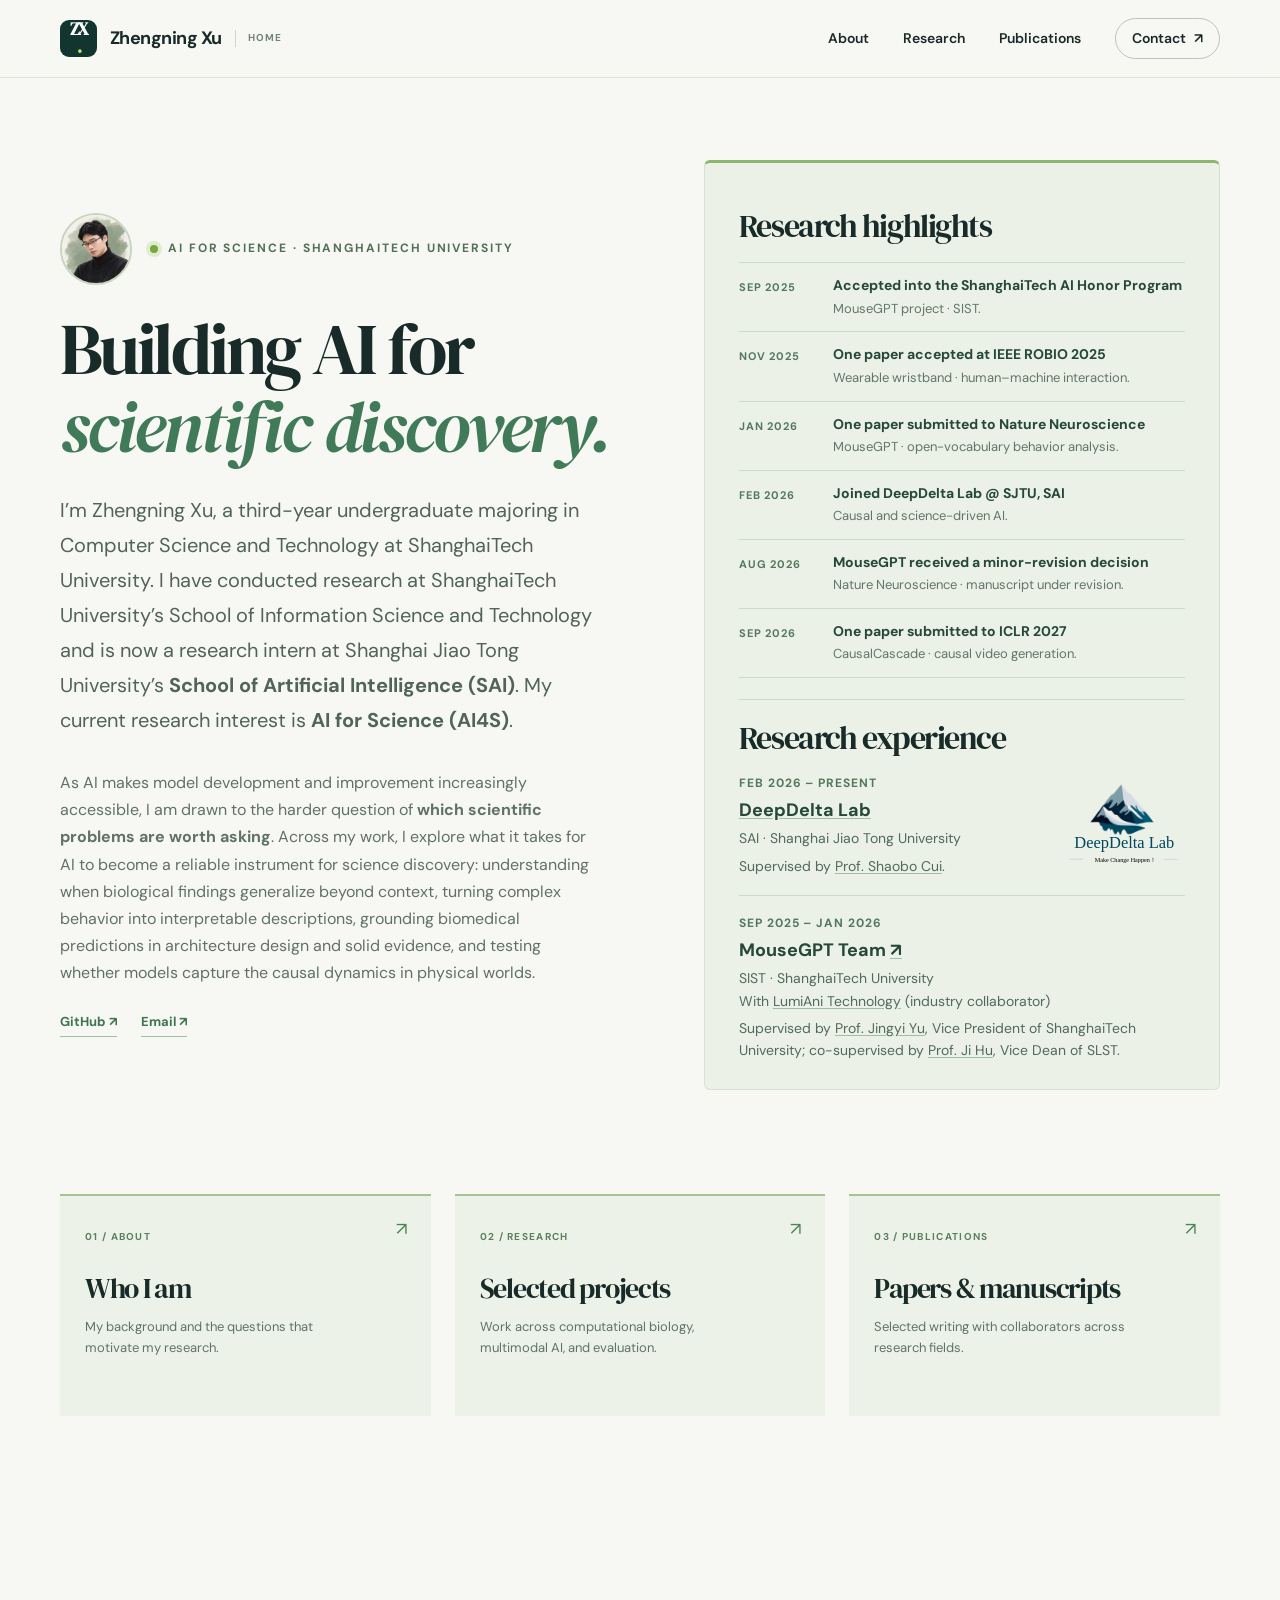
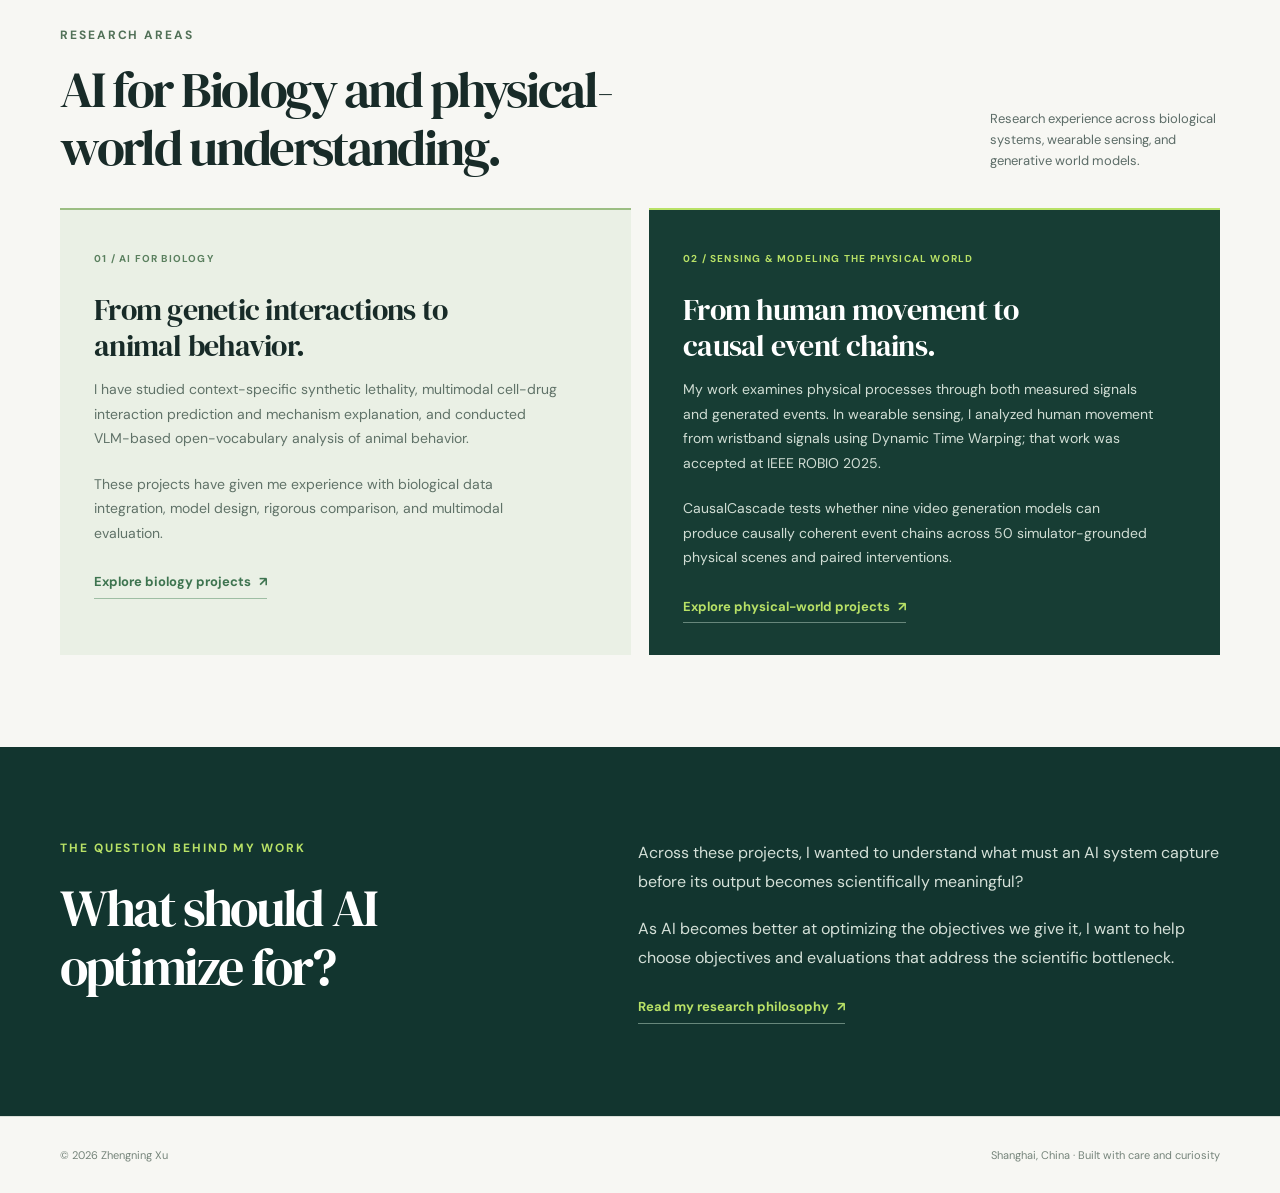
==== index.html @ f1f6aa09 "Clarify homepage link in site brand" ====
<!doctype html>
<html lang="en">
<head>
  <meta charset="utf-8">
  <meta name="viewport" content="width=device-width, initial-scale=1">
  <meta name="theme-color" content="#f7f7f3">
  <meta name="description" content="Zhengning Xu works on AI for Science, from multimodal animal behavior and cancer drug response to causal evaluation of generative video models.">
  <meta property="og:type" content="website">
  <meta property="og:title" content="Zhengning Xu · Academic Homepage">
  <meta property="og:description" content="Zhengning Xu works on AI for Science, from multimodal animal behavior and cancer drug response to causal evaluation of generative video models.">
  <meta property="og:url" content="https://owenxush.github.io/">
  <title>Zhengning Xu · Academic Homepage</title>
  <link rel="canonical" href="https://owenxush.github.io/">
  <link rel="icon" href="favicon.svg" type="image/svg+xml">
  <link rel="stylesheet" href="styles.css?v=15">
</head>
<body class="home-page">
  <a class="skip-link" href="#main">Skip to content</a>

  <header class="site-header">
    <div class="shell header-inner">
      <a class="brand" href="index.html" aria-label="Zhengning Xu, home" aria-current="page"><span class="brand-mark">ZX<span class="brand-dot">.</span></span><span class="brand-name">Zhengning Xu</span><span class="brand-home">Home</span></a>
      <nav aria-label="Main navigation">
        <a href="about.html">About</a>
        <a href="research.html">Research</a>
        <a href="publications.html">Publications</a>
        <a class="nav-contact" href="contact.html">Contact <span aria-hidden="true">↗</span></a>
      </nav>
    </div>
  </header>

  <main id="main">
    <section class="hero shell" id="top" aria-labelledby="hero-title">
      <div class="hero-copy">
        <div class="hero-intro">
          <img class="hero-avatar" src="assets/zhengning-portrait.webp" width="72" height="72" alt="Illustrated portrait of Zhengning Xu">
          <p class="eyebrow"><span class="signal" aria-hidden="true"></span> AI for Science · ShanghaiTech University</p>
        </div>
        <h1 id="hero-title">Building AI for <em>scientific discovery.</em></h1>
        <p class="hero-lede">I’m Zhengning Xu, a third-year undergraduate majoring in Computer Science and Technology at ShanghaiTech University. I have conducted research at ShanghaiTech University’s School of Information Science and Technology and is now a research intern at Shanghai Jiao Tong University’s <strong>School of Artificial Intelligence (SAI)</strong>. My current research interest is <strong>AI for Science (AI4S)</strong>.</p>
        <p class="hero-followup"> As AI makes model development and improvement increasingly accessible, I am drawn to the harder question of <strong>which scientific problems are worth asking</strong>. Across my work, I explore what it takes for AI to become a reliable instrument for science discovery: understanding when biological findings generalize beyond context, turning complex behavior into interpretable descriptions, grounding biomedical predictions in architecture design and solid evidence, and testing whether models capture the causal dynamics in physical worlds.</p>
        <div class="hero-social"><a href="https://github.com/OwenxuSH">GitHub ↗</a><a href="mailto:xuzhn2024@shanghaitech.edu.cn">Email ↗</a></div>
      </div>
      <div class="hero-evidence" aria-label="Research highlights">
        <h2>Research highlights</h2>
        <div class="hero-highlight-list">
          <article class="hero-highlight-item"><time datetime="2025-09">Sep 2025</time><div><b>Accepted into the ShanghaiTech AI Honor Program</b><p>MouseGPT project · SIST.</p></div></article>
          <article class="hero-highlight-item"><time datetime="2025-11">Nov 2025</time><div><b>One paper accepted at IEEE ROBIO 2025</b><p>Wearable wristband · human–machine interaction.</p></div></article>
          <article class="hero-highlight-item"><time datetime="2026-01">Jan 2026</time><div><b>One paper submitted to Nature Neuroscience</b><p>MouseGPT · open-vocabulary behavior analysis.</p></div></article>
          <article class="hero-highlight-item"><time datetime="2026-02">Feb 2026</time><div><b>Joined DeepDelta Lab @ SJTU, SAI</b><p>Causal and science-driven AI.</p></div></article>
          <article class="hero-highlight-item"><time datetime="2026-08">Aug 2026</time><div><b>MouseGPT received a minor-revision decision</b><p>Nature Neuroscience · manuscript under revision.</p></div></article>
          <article class="hero-highlight-item"><time datetime="2026-09">Sep 2026</time><div><b>One paper submitted to ICLR 2027</b><p>CausalCascade · causal video generation.</p></div></article>
        </div>
        <section class="hero-experience" aria-labelledby="experience-title">
          <h2 id="experience-title">Research experience</h2>
          <div class="hero-experience-item">
            <div class="hero-experience-lab">
              <div>
                <span class="hero-experience-date">Feb 2026 – Present</span>
                <strong><a href="https://deepdeltalab.github.io/">DeepDelta Lab</a></strong>
                <p>SAI · Shanghai Jiao Tong University</p>
                <p>Supervised by <a href="https://soai.sjtu.edu.cn/cn/facultydetails/zzjs/cuishaobo">Prof. Shaobo Cui</a>.</p>
              </div>
              <a class="hero-experience-logo" href="https://deepdeltalab.github.io/" aria-label="Visit DeepDelta Lab"><img src="assets/deepdelta-lab-logo.svg" width="120" height="84" alt="DeepDelta Lab logo"></a>
            </div>
          </div>
          <div class="hero-experience-item">
            <span class="hero-experience-date">Sep 2025 – Jan 2026</span>
            <strong>MouseGPT Team <a href="https://arxiv.org/abs/2503.10212" aria-label="Read the MouseGPT paper">↗</a></strong>
            <p>SIST · ShanghaiTech University<br>With <a href="https://lumiani.ai/">LumiAni Technology</a> (industry collaborator)</p>
            <p>Supervised by <a href="https://faculty.sist.shanghaitech.edu.cn/yujingyi/">Prof. Jingyi Yu</a>, Vice President of ShanghaiTech University; co-supervised by <a href="https://slst.shanghaitech.edu.cn/hj_en/main.htm">Prof. Ji Hu</a>, Vice Dean of SLST.</p>
          </div>
        </section>
      </div>
    </section>

    <section class="home-links shell" aria-label="Explore the website">
      <div class="home-link-grid">
        <a class="home-link" href="about.html"><span>01 / About</span><h2>Who I am</h2><p>My background and the questions that motivate my research.</p><b aria-hidden="true">↗</b></a>
        <a class="home-link" href="research.html"><span>02 / Research</span><h2>Selected projects</h2><p>Work across computational biology, multimodal AI, and evaluation.</p><b aria-hidden="true">↗</b></a>
        <a class="home-link" href="publications.html"><span>03 / Publications</span><h2>Papers &amp; manuscripts</h2><p>Selected writing with collaborators across research fields.</p><b aria-hidden="true">↗</b></a>
      </div>
    </section>

    <section class="home-directions shell" aria-labelledby="directions-title">
      <div class="section-heading">
        <div><p class="section-kicker">Research areas</p><h2 id="directions-title">AI for Biology and physical-world understanding.</h2></div>
        <p>Research experience across biological systems, wearable sensing, and generative world models.</p>
      </div>
      <div class="direction-grid">
        <article class="direction-card">
          <span class="direction-number">01 / AI for Biology</span>
          <h3>From genetic interactions to animal behavior.</h3>
          <p>I have studied context-specific synthetic lethality, multimodal cell-drug interaction prediction and mechanism explanation, and conducted VLM-based open-vocabulary analysis of animal behavior.</p>
          <p>These projects have given me experience with biological data integration, model design, rigorous comparison, and multimodal evaluation.</p>
          <a class="text-link" href="research.html#biology">Explore biology projects <span aria-hidden="true">↗</span></a>
        </article>
        <article class="direction-card direction-card-dark">
          <span class="direction-number">02 / Sensing &amp; Modeling the Physical World</span>
          <h3>From human movement to causal event chains.</h3>
          <p>My work examines physical processes through both measured signals and generated events. In wearable sensing, I analyzed human movement from wristband signals using Dynamic Time Warping; that work was accepted at IEEE ROBIO 2025.</p>
          <p>CausalCascade tests whether nine video generation models can produce causally coherent event chains across 50 simulator-grounded physical scenes and paired interventions.</p>
          <a class="text-link" href="research.html#world-models">Explore physical-world projects <span aria-hidden="true">↗</span></a>
        </article>
      </div>
    </section>

    <section class="home-question">
      <div class="shell home-question-layout">
        <div>
          <p class="section-kicker">The question behind my work</p>
          <h2>What should AI optimize for?</h2>
        </div>
        <div class="home-question-copy">
          <p>Across these projects, I wanted to understand what must an AI system capture before its output becomes scientifically meaningful? </p>
          <p>As AI becomes better at optimizing the objectives we give it, I want to help choose objectives and evaluations that address the scientific bottleneck.</p>
          <a class="text-link" href="about.html">Read my research philosophy <span aria-hidden="true">↗</span></a>
        </div>
      </div>
    </section>
  </main>

  <footer class="site-footer"><div class="shell footer-inner"><span>© 2026 Zhengning Xu</span><span>Shanghai, China <span aria-hidden="true">·</span> Built with care and curiosity</span></div></footer>
</body>
</html>
---- styles.css ----
@import url('https://fonts.googleapis.com/css2?family=DM+Sans:wght@400;500;600;700&family=DM+Serif+Display:ital@0;1&display=swap');

:root{--paper:#f7f7f3;--white:#fff;--ink:#182b28;--muted:#5c6c67;--line:#d9dfd8;--dark:#12352f;--accent:#b8e166;--soft:#eaf0e5;--serif:'DM Serif Display',Georgia,serif;--sans:'DM Sans',-apple-system,BlinkMacSystemFont,'Segoe UI',sans-serif}
*{box-sizing:border-box}
html{scroll-behavior:smooth;scroll-padding-top:86px}
body{margin:0;background:var(--paper);color:var(--ink);font-family:var(--sans);font-size:17px;line-height:1.65;-webkit-font-smoothing:antialiased}
a{color:inherit;text-decoration:none}
button,a{-webkit-tap-highlight-color:transparent}
a:focus-visible{outline:3px solid #6b9e28;outline-offset:4px;border-radius:3px}
::selection{background:var(--accent);color:var(--dark)}
.shell{width:min(calc(100% - 80px),1160px);margin-inline:auto}
.skip-link{position:absolute;left:14px;top:-60px;z-index:20;padding:8px 14px;background:var(--dark);color:var(--white)}
.skip-link:focus{top:10px}
.site-header{height:78px;position:sticky;top:0;z-index:10;background:rgba(247,247,243,.93);border-bottom:1px solid rgba(217,223,216,.8);backdrop-filter:blur(16px)}
.header-inner{height:100%;display:flex;align-items:center;justify-content:space-between;gap:30px}
.brand{display:inline-flex;align-items:center;gap:13px;white-space:nowrap;font-weight:700;letter-spacing:-.03em;transition:color .2s}
.brand-mark{width:37px;height:37px;display:grid;place-items:center;background:var(--dark);border-radius:9px;color:var(--white);font-family:var(--serif);font-size:17px;line-height:1;letter-spacing:-.09em}
.brand-dot{color:var(--accent)}
.brand-name{font-size:18px}
.brand-home{padding-left:12px;border-left:1px solid #cbd8ce;color:#718479;font-size:10px;font-weight:700;letter-spacing:.12em;text-transform:uppercase}
.brand:hover .brand-name,.brand:hover .brand-home{color:#286547}
nav{display:flex;align-items:center;gap:34px;font-size:14px;font-weight:600}
nav a{transition:color .2s}
nav a:hover{color:#558326}
nav a[aria-current="page"]{color:#286547}
nav a[aria-current="page"]:not(.nav-contact){text-decoration:underline;text-decoration-color:#8ab75d;text-decoration-thickness:2px;text-underline-offset:8px}
.nav-contact{padding:8px 16px;border:1px solid #b7c5bb;border-radius:999px}
.nav-contact:hover{border-color:#558326}
.nav-contact[aria-current="page"]{background:#e8f0e2;border-color:#9fbea0}
.nav-contact span{padding-left:5px}
.hero{min-height:650px;display:grid;grid-template-columns:minmax(0,1.07fr) minmax(360px,.93fr);align-items:center;gap:50px;padding-block:82px 92px}
.hero-copy,.hero-intro,.hero-intro .eyebrow{min-width:0}
.eyebrow,.section-kicker{margin:0;color:#527158;text-transform:uppercase;letter-spacing:.16em;font-size:12px;font-weight:700}
.eyebrow{display:flex;align-items:center;gap:10px;overflow-wrap:anywhere}
.signal{height:8px;width:8px;border-radius:50%;background:#75a93b;box-shadow:0 0 0 4px #e0ecd2}
.hero-intro{display:flex;align-items:center;gap:18px}
.hero-avatar{width:72px;height:72px;flex:none;object-fit:cover;border:2px solid #c7d6c1;border-radius:50%;background:#eaf0e5}
h1,h2,h3,p{margin-top:0}
h1,h2{font-family:var(--serif);font-weight:400;letter-spacing:-.045em}
h1{font-size:clamp(54px,5.6vw,84px);line-height:1.09;max-width:680px;margin:25px 0 27px}
h1 em{color:#407a58;font-weight:400}
.hero-lede{max-width:535px;color:#51635c;font-size:20px;line-height:1.75;margin-bottom:31px}
.hero-followup{max-width:535px;color:#607268;font-size:16px;line-height:1.7}
.hero-social{display:flex;gap:24px;margin-top:24px;color:#3e7450;font-size:13px;font-weight:700}
.hero-social a{border-bottom:1px solid #9fbea4;padding-bottom:4px}
.hero-social a:hover{color:#6a9d36}
.hero-evidence{padding:32px 34px 27px;border:1px solid #d7e2d4;border-top:3px solid #8db76c;border-radius:6px;background:#ebf1e7}
.hero-evidence-kicker{margin:0;color:#54785d;text-transform:uppercase;letter-spacing:.15em;font-size:11px;font-weight:700}
.hero-evidence h2{max-width:380px;margin:12px 0 17px;font-size:32px;line-height:1.2}
.hero-evidence-item{display:grid;grid-template-columns:154px 1fr;align-items:center;gap:12px;padding:15px 0;border-top:1px solid #cad9c8}
.hero-evidence-item strong{color:#1b4c3a;font-family:var(--serif);font-size:40px;font-weight:400;letter-spacing:-.035em;line-height:1}
.hero-evidence-item strong span{color:#4c8655}
.hero-evidence-item b{display:block;color:#254838;font-size:14px;line-height:1.4}
.hero-evidence-item p{color:#637568;font-size:13px;line-height:1.55;margin:3px 0 0}
.hero-highlight-list{border-top:1px solid #cad9c8}
.hero-highlight-item{display:grid;grid-template-columns:82px 1fr;gap:12px;padding:13px 0;border-bottom:1px solid #cad9c8}
.hero-highlight-item time{padding-top:2px;color:#54785d;font-size:11px;font-weight:700;letter-spacing:.08em;text-transform:uppercase}
.hero-highlight-item b{display:block;color:#254838;font-size:14px;line-height:1.4}
.hero-highlight-item p{margin:3px 0 0;color:#637568;font-size:13px;line-height:1.5;white-space:nowrap;overflow:hidden;text-overflow:ellipsis}
.hero-highlight-item a{text-decoration:underline;text-decoration-color:#9fbea4;text-underline-offset:2px}
.hero-highlight-item a:hover{color:#3e7450}
.hero-experience{margin-top:21px;padding-top:19px;border-top:1px solid #cad9c8}
.hero-experience h2{max-width:none;margin:0 0 17px;font-size:32px;line-height:1.2}
.hero-experience-item+.hero-experience-item{margin-top:18px;padding-top:18px;border-top:1px solid #cad9c8}
.hero-experience-date{display:block;margin-bottom:4px;color:#54785d;font-size:12px;font-weight:700;letter-spacing:.08em;text-transform:uppercase}
.hero-experience-item strong{display:block;color:#254838;font-size:18px;line-height:1.35}
.hero-experience-item p{margin:5px 0 0;color:#52695b;font-size:14px;line-height:1.6}
.hero-experience-item a{text-decoration:underline;text-decoration-color:#9fbea4;text-underline-offset:2px}
.hero-experience-item a:hover{color:#3e7450}
.hero-experience-lab{display:flex;align-items:center;justify-content:space-between;gap:14px}
.hero-experience-lab>div{min-width:0}
.hero-experience-logo{display:block;width:120px;flex:none}
.hero-experience-logo img{display:block;width:100%;height:auto}
.home-links{padding-block:12px 110px}
.home-link-grid{display:grid;grid-template-columns:repeat(3,minmax(0,1fr));gap:24px}
.home-link{position:relative;min-height:222px;padding:24px 25px 28px;border-top:2px solid #a4c591;background:#edf2e9;transition:background .2s,transform .2s}
.home-link:hover{background:#e3eedc;transform:translateY(-3px)}
.home-link>span{color:#5a805f;font-size:10px;font-weight:700;letter-spacing:.13em;text-transform:uppercase}
.home-links .home-link h2{font-size:28px;line-height:1.2;margin:24px 0 10px}
.home-link p{max-width:270px;margin:0;color:#607268;font-size:13px;line-height:1.65}
.home-link b{position:absolute;right:24px;top:19px;color:#4b8356;font-size:18px;font-weight:400}
.home-question{padding:92px 0;background:var(--dark);color:var(--white)}
.home-question-layout{display:grid;grid-template-columns:minmax(0,.9fr) minmax(0,1.1fr);gap:clamp(50px,8vw,125px);align-items:start}
.home-question .section-kicker{color:var(--accent)}
.home-question h2{max-width:570px;margin:20px 0 0;color:var(--white);font-size:clamp(36px,4.1vw,54px);line-height:1.13}
.home-question-copy{max-width:590px;color:#d4e0d8;font-size:16px;line-height:1.8}
.home-question-copy p{margin:0 0 18px}
.text-link{display:inline-flex;align-items:center;gap:8px;color:#3e7450;font-size:13px;font-weight:700;border-bottom:1px solid #9fbea4;padding-bottom:5px;transition:color .2s}
.text-link:hover{color:#87aa42}
.home-question .text-link{margin-top:4px;color:var(--accent);border-color:#67877b}
.home-directions{padding-block:100px 92px}
.home-directions .section-heading{margin-bottom:32px}
.home-directions .section-heading h2{max-width:650px}
.direction-grid{display:grid;grid-template-columns:repeat(2,minmax(0,1fr));gap:18px}
.direction-card{min-height:380px;padding:32px 34px;background:#eaf0e5;border-top:2px solid #9cbe83}
.direction-card-dark{background:#173d34;border-color:var(--accent);color:var(--white)}
.direction-number{color:#5b805f;text-transform:uppercase;letter-spacing:.12em;font-size:10px;font-weight:700}
.direction-card-dark .direction-number{color:var(--accent)}
.direction-card h3{max-width:420px;margin:22px 0 13px;font-family:var(--serif);font-size:30px;font-weight:400;line-height:1.2;letter-spacing:-.025em}
.direction-card p{max-width:470px;color:#607268;font-size:14px;line-height:1.75;margin-bottom:21px}
.direction-card-dark p{color:#d0ddd4}
.direction-card-dark .text-link{color:var(--accent);border-color:#67877b}
.home-work-note{margin:22px 0 0;color:#78877c;font-size:12px}
.home-selected{padding:100px 0 105px;background:#e9efe7}
.home-selected .section-heading h2{max-width:730px}
.home-selected-list{border-top:1px solid #becdbf}
.home-selected-item{display:grid;grid-template-columns:18% minmax(0,1fr) 36px;gap:28px;padding:30px 0 34px;border-bottom:1px solid #becdbf}
.home-selected-index{color:#55775d;text-transform:uppercase;letter-spacing:.12em;font-size:10px;font-weight:700;padding-top:9px}
.home-selected-item h3{font-family:var(--serif);font-size:clamp(25px,2.6vw,34px);font-weight:400;letter-spacing:-.025em;line-height:1.2;margin:0 0 12px}
.home-selected-item p{max-width:730px;color:#53665a;font-size:15px;line-height:1.75;margin:0 0 9px}
.home-selected-item .home-selected-detail{color:#2d603f;font-size:13px;font-weight:600;line-height:1.6}
.home-selected-item>a{align-self:start;color:#477d51;font-size:23px;text-align:right}
.home-selected-item>a:hover{color:#87aa42}
h2{font-size:clamp(37px,4vw,54px);line-height:1.13}
.writing-layout{display:grid;grid-template-columns:34% 1fr;gap:7%}
.section-intro h2{margin:18px 0 0;max-width:330px}
.meta-label{display:block;color:#527158;font-size:10px;font-weight:700;letter-spacing:.13em;text-transform:uppercase;margin-bottom:7px}
.research-section{padding-block:110px 115px}
.section-heading{display:flex;justify-content:space-between;align-items:end;gap:30px;margin-bottom:40px}
.section-heading h2{margin:15px 0 0}
.section-heading>p{max-width:230px;color:var(--muted);font-size:13px;line-height:1.6;margin-bottom:5px}
.research-section>.section-heading>p{max-width:330px}
.project-list{border-top:1px solid #cdd8cc}
.project{display:grid;grid-template-columns:19% 1fr;gap:25px;border-bottom:1px solid #cdd8cc;padding:33px 0 39px}
.project-side{min-width:0}
.project-index{display:flex;align-items:start;justify-content:space-between;padding-right:34px;color:#7a9181;font-family:var(--serif);font-size:23px}
.project-icon{color:#78a34d;font-family:var(--sans);font-size:29px;font-weight:400;line-height:1}
.project-main{min-width:0;max-width:860px}
.project-topline{display:flex;justify-content:space-between;gap:20px;color:#5b8065;font-size:10px;font-weight:700;letter-spacing:.12em;text-transform:uppercase}
.project-topline span:last-child{color:#85938a;text-align:right}
.project h3{font-family:var(--serif);font-size:clamp(25px,2.6vw,35px);font-weight:400;letter-spacing:-.025em;line-height:1.22;margin:13px 0 14px}
.project h3 span{color:#60856b}
.project-summary{max-width:770px;margin-bottom:12px;color:#3e544a;font-size:16px;line-height:1.75}
.project-contribution{max-width:790px;margin-bottom:19px;color:#68776d;font-size:14px;line-height:1.75}
.project-contribution strong{color:#264a38}
.project-question{margin:2px 0 19px;color:#3c7150;font-size:12px;font-weight:700;letter-spacing:.025em}
.project-detail{max-width:790px;margin:0 0 14px;color:#53665a;font-size:15px;line-height:1.8}
.project-figure{width:100%;margin:25px 0 0}
.project-figure>a{display:block;height:150px;padding:9px;border:1px solid #d4dfd1;border-radius:8px;background:#fff;transition:border-color .2s,box-shadow .2s}
.project-figure>a:hover{border-color:#8eb893;box-shadow:0 10px 25px rgba(23,55,43,.08)}
.project-figure img{display:block;width:100%;height:100%;object-fit:contain}
.project-figure figcaption{margin-top:8px;color:#718276;font-size:10px;letter-spacing:.08em;line-height:1.5;text-transform:uppercase}
.project-figure-note{display:block;margin-bottom:5px;color:#52695d;font-size:12px;font-weight:500;letter-spacing:0;line-height:1.45;text-transform:none}
.project-figure figcaption a{color:#487558;text-decoration:underline;text-decoration-color:#a8c0a9;text-underline-offset:3px}
.tags{display:flex;flex-wrap:wrap;gap:7px}
.tags span{padding:4px 10px;border:1px solid #cbdaca;border-radius:100px;color:#4d7157;font-size:11px;font-weight:600;line-height:1.4}
.writing-section{padding:98px 0 104px;background:#e9efe7}
.writing-section .section-intro>p:last-child{max-width:290px;color:#637467;font-size:14px;line-height:1.7;margin-top:18px}
.paper-list{border-top:1px solid #becdbf}
.paper{padding:26px 0 29px;border-bottom:1px solid #becdbf}
.paper-type{color:#558262;font-size:10px;font-weight:700;letter-spacing:.12em;text-transform:uppercase}
.paper h3{max-width:680px;margin:9px 0 12px;font-family:var(--serif);font-size:25px;font-weight:400;line-height:1.3;letter-spacing:-.02em}
.paper p{margin-bottom:5px;color:#4e6155;font-size:13px;line-height:1.65}
.paper-note{color:#789180;font-size:12px}
.contact-section{padding-block:100px 113px}
.contact-layout{display:flex;align-items:end;justify-content:space-between;gap:40px}
.contact-layout h2{margin:17px 0 9px}
.contact-layout p{max-width:420px;margin:0;color:var(--muted);font-size:15px}
.contact-link{border-bottom:1px solid #235b40;padding-bottom:8px;color:#235b40;font-family:var(--serif);font-size:clamp(17px,2vw,25px);white-space:nowrap;transition:color .2s}
.contact-link:hover{color:#659632}
.contact-link span{font-family:var(--sans);font-size:18px}
.site-footer{border-top:1px solid var(--line)}
.footer-inner{min-height:76px;display:flex;align-items:center;justify-content:space-between;gap:20px;color:#75847a;font-size:11px}
.inner-page main{min-height:calc(100vh - 154px)}
.page-intro{min-width:0;padding-block:94px 65px;border-bottom:1px solid var(--line)}
.page-intro h1{width:100%;max-width:900px;font-size:clamp(52px,5.2vw,76px);margin:17px 0 20px;overflow-wrap:anywhere}
.page-intro>p:last-child{max-width:700px;color:#5f7165;font-size:19px;line-height:1.75;margin:0}
.about-intro{display:grid;grid-template-columns:minmax(0,1fr) 260px;align-items:center;gap:70px}
.about-intro-copy>p:last-child{max-width:700px;color:#5f7165;font-size:19px;line-height:1.75;margin:0}
.about-portrait{display:block;width:260px;height:260px;object-fit:cover;border:1px solid #d0dccd;border-radius:8px;background:#eaf0e5}
.about-detail{display:grid;grid-template-columns:minmax(0,1fr) 320px;gap:clamp(48px,7vw,110px);padding-block:65px 110px}
.about-story h2{font-size:clamp(36px,3.5vw,48px);line-height:1.18;margin:0 0 24px}
.about-story p{max-width:700px;color:#53655b;font-size:18px;line-height:1.8;margin:0 0 20px}
.about-story strong{color:var(--dark);font-weight:700}
.about-facts{align-self:start;background:#e9f0e5;border-left:3px solid #97b886;padding:27px 29px;color:#355346}
.about-facts>div+div{border-top:1px solid #cbd9ca;margin-top:22px;padding-top:22px}
.about-facts p{margin:0;font-size:14px;line-height:1.7}
.about-philosophy{padding:94px 0 100px;background:#e9efe7}
.about-philosophy .section-intro h2{max-width:390px}
.philosophy-copy{max-width:760px}
.philosophy-copy p{color:#506258;font-size:16px;line-height:1.85;margin:0 0 17px}
.philosophy-copy strong{color:var(--dark)}
.philosophy-copy .philosophy-emphasis{color:#2a5b3e;font-family:var(--serif);font-size:25px;line-height:1.45;margin:26px 0}
.about-path{padding-block:100px 105px}
.path-list{border-top:1px solid var(--line)}
.path-item{display:grid;grid-template-columns:23% minmax(0,1fr);gap:34px;padding:29px 0;border-bottom:1px solid var(--line)}
.path-item>span{color:#567b60;text-transform:uppercase;letter-spacing:.12em;font-size:10px;font-weight:700;padding-top:8px}
.path-item h3{font-family:var(--serif);font-size:29px;font-weight:400;line-height:1.25;letter-spacing:-.025em;margin:0 0 10px}
.path-item p{max-width:770px;color:#56695d;font-size:15px;line-height:1.8;margin:0}
.about-current{padding:95px 0 102px;background:#e9efe7}
.about-current h2{max-width:800px;margin:18px 0 35px}
.about-current-grid{display:grid;grid-template-columns:repeat(2,minmax(0,1fr));gap:60px}
.about-current-grid article{border-top:2px solid #9dbc91;padding-top:27px}
.about-current-grid h3{max-width:470px;font-family:var(--serif);font-size:31px;font-weight:400;line-height:1.2;letter-spacing:-.02em;margin:15px 0 18px}
.about-current-grid p{color:#56695d;font-size:15px;line-height:1.8;margin:0 0 15px}
.about-current-grid strong{color:var(--dark)}
.about-outlook{padding-block:94px 105px}
.about-outlook>h2{max-width:800px;margin:18px 0 30px}
.about-outlook .outlook-lede{max-width:820px;color:#506457;font-size:18px;line-height:1.8;margin:0 0 25px}
.outlook-grid{display:grid;grid-template-columns:repeat(2,minmax(0,1fr));gap:42px;max-width:930px}
.outlook-grid p{color:#56675d;font-size:16px;line-height:1.8}
.outlook-close{max-width:800px;margin:20px 0 0;padding-top:22px;border-top:1px solid var(--line);color:#28533c;font-family:var(--serif);font-size:clamp(20px,2.3vw,28px);line-height:1.45}
.research-intro .research-intro-question{padding-top:15px;color:#365f45;font-family:var(--serif);font-size:22px;line-height:1.55}
.research-intro>p:not(.section-kicker):not(.research-intro-question){max-width:none;color:#5f7165;font-size:19px;line-height:1.75}
.research-intro>p.research-intro-question{max-width:none}
.research-intro-question strong{font-weight:400}
.research-area-label{display:grid;grid-template-columns:48px minmax(180px,.7fr) 1fr;align-items:baseline;gap:14px;padding:25px 0 14px;border-bottom:1px solid #bfcfbe}
.research-area-label>span{color:#729177;font-family:var(--serif);font-size:17px}
.research-area-label h3{margin:0;font-family:var(--serif);font-size:24px;font-weight:400;letter-spacing:-.02em}
.research-area-label p{margin:0;color:#6d7d70;font-size:12px;text-align:right}
.research-area-label.physical-world-label{margin-top:56px}
.research-common{padding:84px 0 93px;background:#e9efe7}
.research-common-layout{display:grid;grid-template-columns:25% 1fr;gap:45px}
.research-common-layout h2{max-width:720px;font-size:clamp(35px,4vw,51px);margin:0 0 18px}
.research-common-layout>p{margin-top:8px}
.research-common-layout>div>p{max-width:700px;color:#596a5d;font-size:16px;line-height:1.8;margin:0}
.research-common-layout>div>p+p{margin-top:16px}
.inner-page .research-section{padding-top:62px}
.inner-page .writing-section{margin-top:54px}
.inner-page .contact-section{padding-block:85px 110px}
@media(max-width:900px){.shell{width:min(calc(100% - 48px),1160px)}.hero{grid-template-columns:minmax(0,1fr);gap:35px;padding-block:65px}.hero-copy,.hero-evidence{min-width:0}.hero-evidence{max-width:640px}.writing-layout{grid-template-columns:1fr;gap:30px}.section-intro h2{max-width:none}.research-section{padding-block:80px}.project{grid-template-columns:80px 1fr}.project-index{padding-right:10px}.contact-layout{align-items:start;flex-direction:column;gap:25px}.home-question-layout{grid-template-columns:1fr;gap:28px}.home-question h2{max-width:680px}.research-common-layout{grid-template-columns:1fr;gap:22px}.research-common-layout>p{margin:0}.about-current-grid{gap:30px}}
@media(max-width:600px){html{scroll-padding-top:110px}.shell{width:min(calc(100% - 36px),1160px)}.site-header{height:auto;min-height:68px}.header-inner{min-height:68px;flex-wrap:wrap;gap:0;padding:13px 0}.brand-name{font-size:14px}nav{width:100%;justify-content:space-between;gap:8px;padding-top:13px;font-size:11px}nav a{white-space:nowrap}.nav-contact{padding:4px 9px}.hero{padding-block:62px 70px;gap:38px;min-height:0}.hero-lede{font-size:16px}.hero-evidence{padding:25px 23px}.hero-evidence-item{grid-template-columns:125px 1fr;gap:10px}.hero-evidence-item strong{font-size:32px}.writing-section{padding:70px 0}.research-section{padding-block:75px}.section-heading{display:block}.section-heading>p{margin:13px 0 0}.project{grid-template-columns:1fr;gap:10px;padding:28px 0}.project-index{justify-content:space-between;padding-right:0}.project-icon{font-size:23px}.project-topline{flex-wrap:wrap;gap:3px}.project-topline span:last-child{text-align:left}.project h3{font-size:27px}.project-summary{font-size:15px}.paper h3{font-size:23px}.contact-section{padding-block:75px}.contact-link{white-space:normal;overflow-wrap:anywhere}.footer-inner{align-items:start;flex-direction:column;gap:3px;padding:19px 0}}
@media(max-width:900px){.home-link-grid{gap:12px}.home-link{padding:20px;min-height:240px}.page-intro{padding-block:75px 48px}.about-intro{grid-template-columns:minmax(0,1fr) 200px;gap:30px}.about-portrait{width:200px;height:200px}.inner-page .research-section{padding-top:50px}.about-detail{grid-template-columns:1fr;gap:30px}}
@media(max-width:600px){.home-links{padding-block:0 70px}.home-link-grid{grid-template-columns:1fr}.home-link{min-height:165px}.home-links .home-link h2{margin-top:17px}.home-question{padding:68px 0}.home-question h2{font-size:38px}.home-question-copy{font-size:15px}.home-directions{padding-block:70px}.direction-grid{grid-template-columns:1fr}.direction-card{min-height:0;padding:26px 24px}.direction-card h3{font-size:27px}.home-selected{padding:68px 0 72px}.home-selected-item{grid-template-columns:1fr 28px;gap:7px}.home-selected-index{grid-column:1 / -1;padding:0}.home-selected-item h3{font-size:27px}.page-intro{padding-block:60px 48px}.page-intro h1{font-size:46px}.page-intro>p:last-child{font-size:16px}.about-detail{padding-block:48px 70px}.about-story p{font-size:16px}.about-facts{padding:22px}.about-philosophy{padding:67px 0}.philosophy-copy p{font-size:15px}.philosophy-copy .philosophy-emphasis{font-size:22px}.about-path{padding-block:70px}.path-item{grid-template-columns:1fr;gap:8px}.about-current{padding:70px 0}.about-current-grid{grid-template-columns:1fr;gap:32px}.about-current-grid h3{font-size:27px}.about-outlook{padding-block:68px 75px}.outlook-grid{grid-template-columns:1fr;gap:3px}.research-intro .research-intro-question{font-size:19px}.research-area-label{grid-template-columns:34px 1fr;gap:8px;padding-top:22px}.research-area-label p{grid-column:2;text-align:left}.research-area-label.physical-world-label{margin-top:36px}.research-common{padding:65px 0}.research-common-layout h2{font-size:36px}.inner-page .writing-section{margin-top:36px}.inner-page .contact-section{padding-block:65px 90px}}
@media(max-width:600px){body{font-size:16px}.eyebrow,.section-kicker{font-size:11px}h1{font-size:50px}}
@media(max-width:600px){.hero-copy{width:100%}.hero-intro{width:100%;gap:12px}.hero-intro .eyebrow{flex:1 1 0;flex-wrap:wrap;line-height:1.4}.hero-copy h1,.hero-lede,.hero-followup{max-width:100%;overflow-wrap:anywhere}.hero-avatar{width:58px;height:58px}.about-intro{grid-template-columns:1fr;gap:25px}.about-intro-copy>p:last-child{font-size:16px}.about-portrait{width:180px;height:180px}}
@media(min-width:601px) and (max-width:900px){.research-section .project{grid-template-columns:160px minmax(0,1fr)}.project-figure>a{height:120px}}
@media(max-width:600px){.project-side{display:flex;align-items:flex-start;gap:16px}.project-side .project-index{width:80px;flex:none}.project-figure{width:150px;margin:0}.project-figure>a{height:105px;padding:6px}}
@media(min-width:901px){.research-intro h1{max-width:none;white-space:nowrap}}
@media(prefers-reduced-motion:reduce){html{scroll-behavior:auto}*,*::before,*::after{transition:none!important;animation:none!important}}
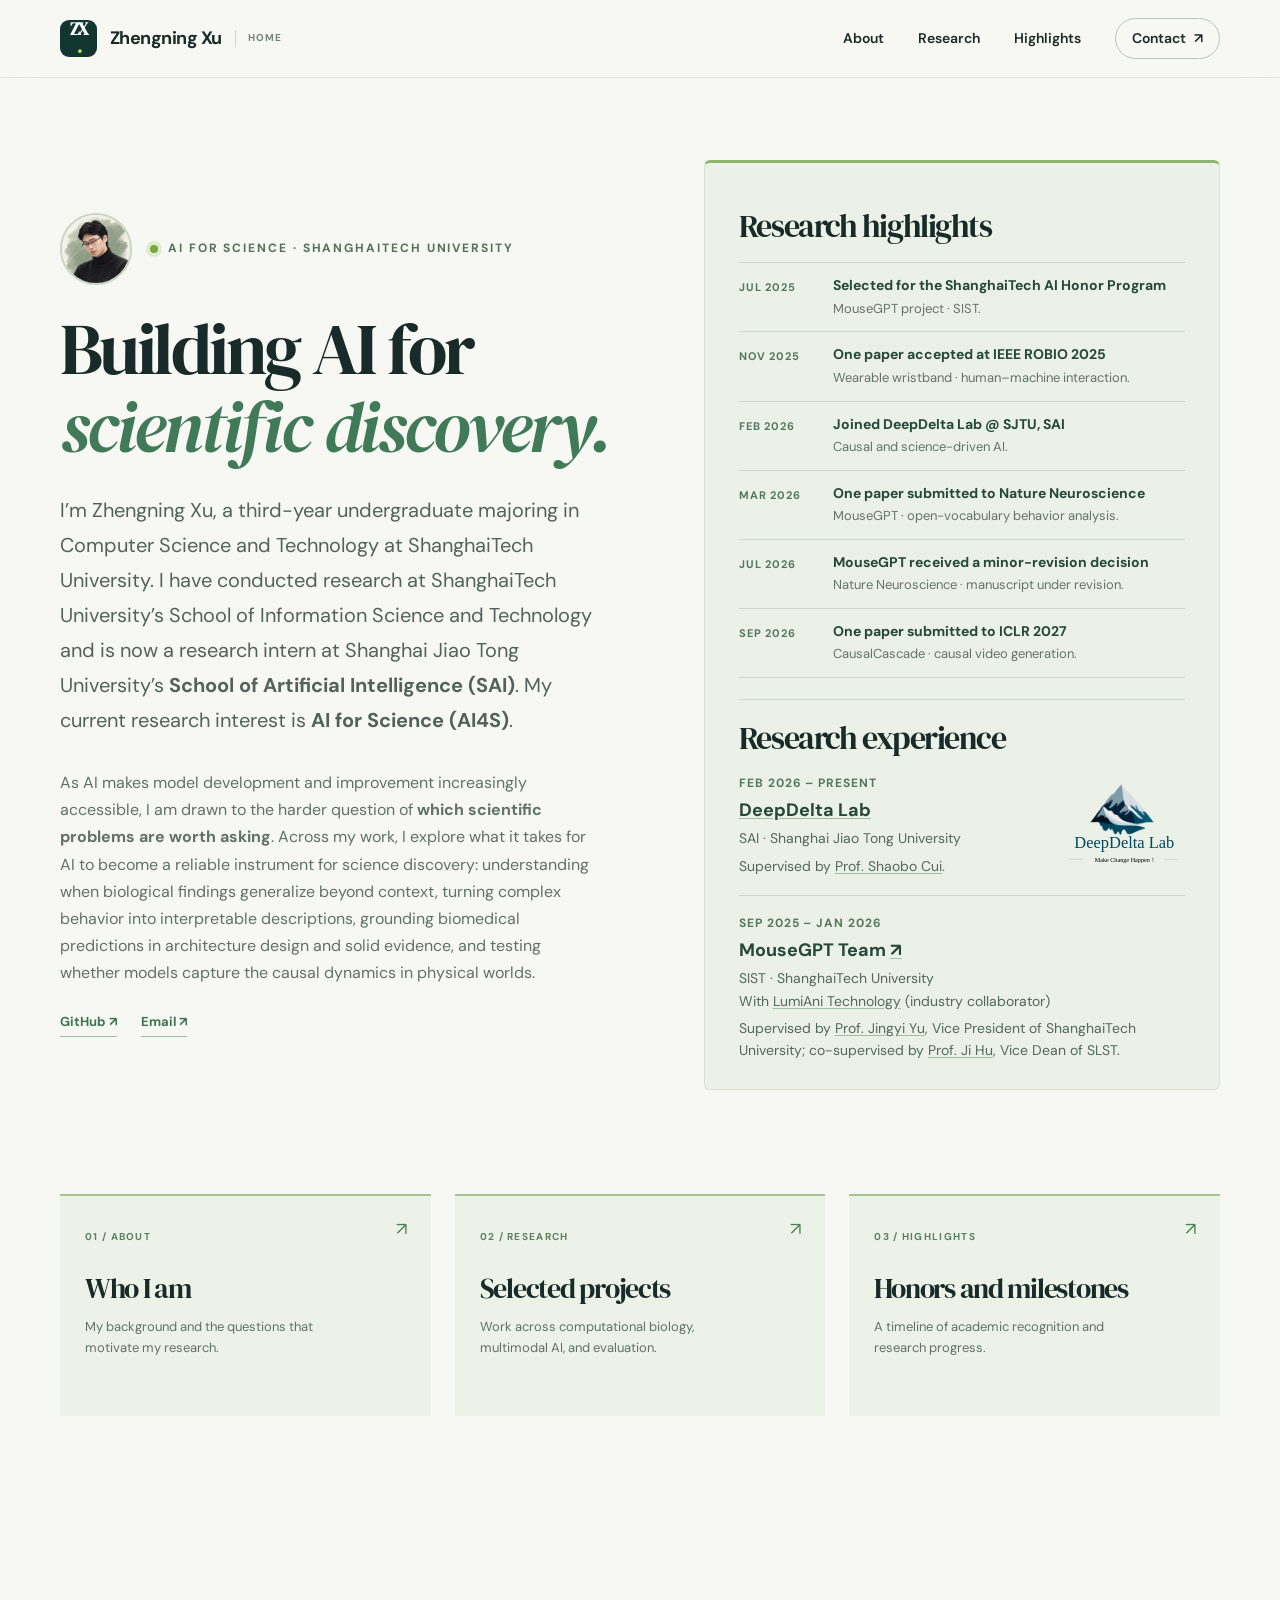
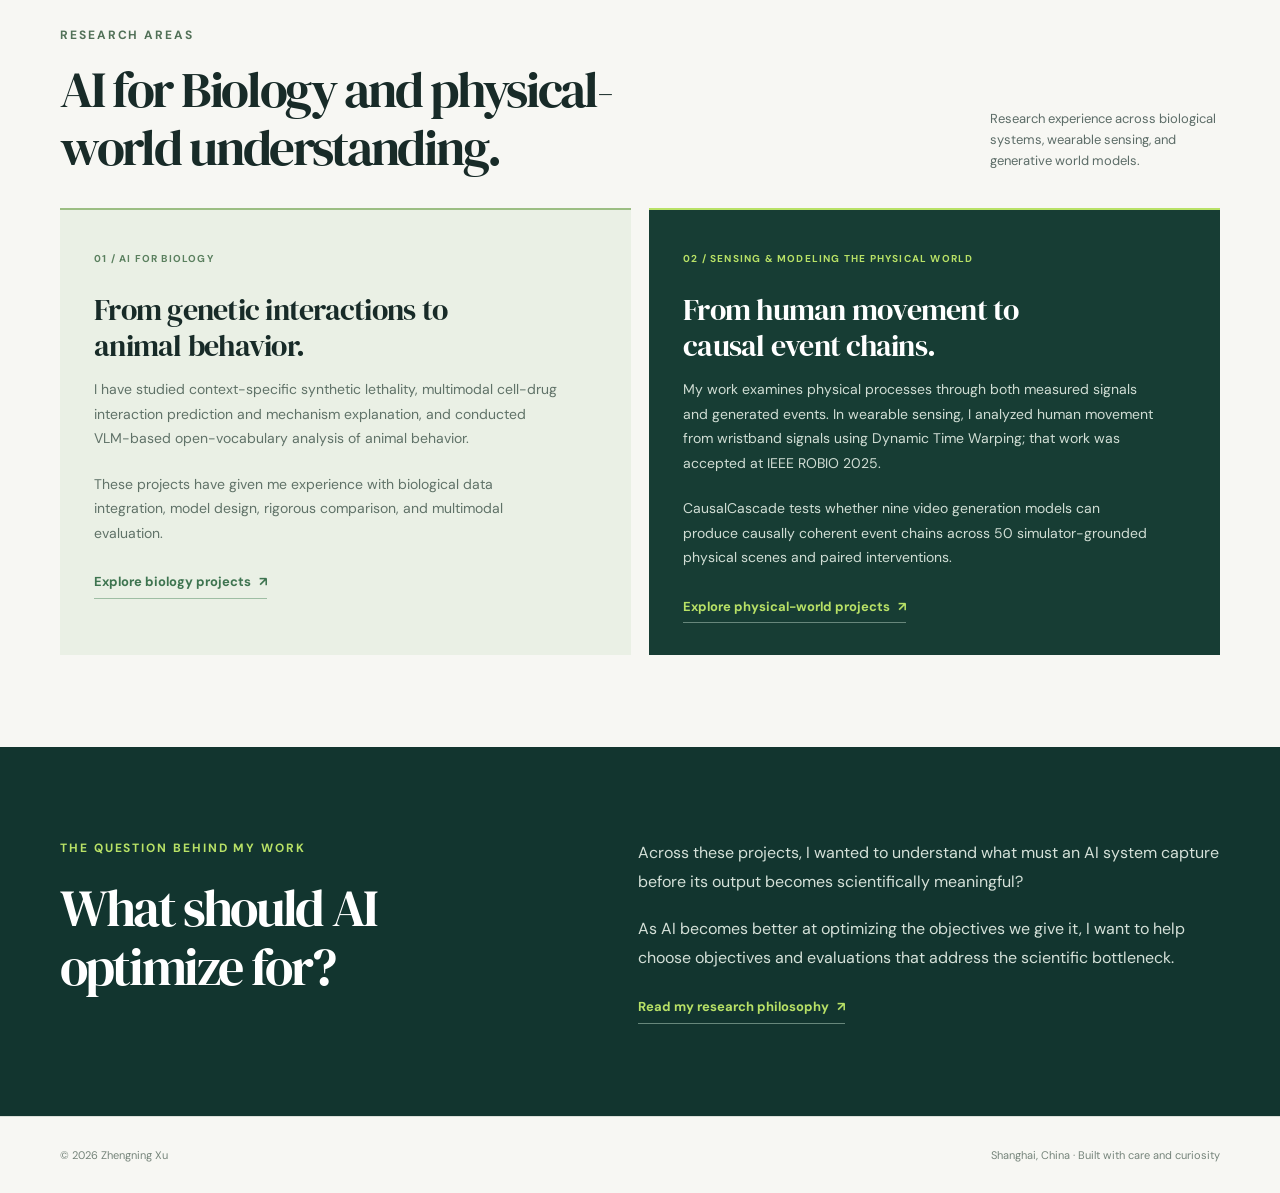
==== commit e3871e14: "Publish Highlights timeline and updated milestones" ====
--- a/index.html
+++ b/index.html
@@ -23,7 +23,7 @@
       <nav aria-label="Main navigation">
         <a href="about.html">About</a>
         <a href="research.html">Research</a>
-        <a href="publications.html">Publications</a>
+        <a href="highlights.html">Highlights</a>
         <a class="nav-contact" href="contact.html">Contact <span aria-hidden="true">↗</span></a>
       </nav>
     </div>
@@ -44,11 +44,11 @@
       <div class="hero-evidence" aria-label="Research highlights">
         <h2>Research highlights</h2>
         <div class="hero-highlight-list">
-          <article class="hero-highlight-item"><time datetime="2025-09">Sep 2025</time><div><b>Accepted into the ShanghaiTech AI Honor Program</b><p>MouseGPT project · SIST.</p></div></article>
+          <article class="hero-highlight-item"><time datetime="2025-07">Jul 2025</time><div><b>Selected for the ShanghaiTech AI Honor Program</b><p>MouseGPT project · SIST.</p></div></article>
           <article class="hero-highlight-item"><time datetime="2025-11">Nov 2025</time><div><b>One paper accepted at IEEE ROBIO 2025</b><p>Wearable wristband · human–machine interaction.</p></div></article>
-          <article class="hero-highlight-item"><time datetime="2026-01">Jan 2026</time><div><b>One paper submitted to Nature Neuroscience</b><p>MouseGPT · open-vocabulary behavior analysis.</p></div></article>
           <article class="hero-highlight-item"><time datetime="2026-02">Feb 2026</time><div><b>Joined DeepDelta Lab @ SJTU, SAI</b><p>Causal and science-driven AI.</p></div></article>
-          <article class="hero-highlight-item"><time datetime="2026-08">Aug 2026</time><div><b>MouseGPT received a minor-revision decision</b><p>Nature Neuroscience · manuscript under revision.</p></div></article>
+          <article class="hero-highlight-item"><time datetime="2026-03">Mar 2026</time><div><b>One paper submitted to Nature Neuroscience</b><p>MouseGPT · open-vocabulary behavior analysis.</p></div></article>
+          <article class="hero-highlight-item"><time datetime="2026-07">Jul 2026</time><div><b>MouseGPT received a minor-revision decision</b><p>Nature Neuroscience · manuscript under revision.</p></div></article>
           <article class="hero-highlight-item"><time datetime="2026-09">Sep 2026</time><div><b>One paper submitted to ICLR 2027</b><p>CausalCascade · causal video generation.</p></div></article>
         </div>
         <section class="hero-experience" aria-labelledby="experience-title">
@@ -78,7 +78,7 @@
       <div class="home-link-grid">
         <a class="home-link" href="about.html"><span>01 / About</span><h2>Who I am</h2><p>My background and the questions that motivate my research.</p><b aria-hidden="true">↗</b></a>
         <a class="home-link" href="research.html"><span>02 / Research</span><h2>Selected projects</h2><p>Work across computational biology, multimodal AI, and evaluation.</p><b aria-hidden="true">↗</b></a>
-        <a class="home-link" href="publications.html"><span>03 / Publications</span><h2>Papers &amp; manuscripts</h2><p>Selected writing with collaborators across research fields.</p><b aria-hidden="true">↗</b></a>
+        <a class="home-link" href="highlights.html"><span>03 / Highlights</span><h2>Honors and milestones</h2><p>A timeline of academic recognition and research progress.</p><b aria-hidden="true">↗</b></a>
       </div>
     </section>
 
--- a/styles.css
+++ b/styles.css
@@ -152,6 +152,12 @@
 .paper h3{max-width:680px;margin:9px 0 12px;font-family:var(--serif);font-size:25px;font-weight:400;line-height:1.3;letter-spacing:-.02em}
 .paper p{margin-bottom:5px;color:#4e6155;font-size:13px;line-height:1.65}
 .paper-note{color:#789180;font-size:12px}
+.milestones-section{padding:26px 0 90px}
+.milestone-list{list-style:none;margin:0;padding:0;border-top:1px solid var(--line)}
+.milestone{display:grid;grid-template-columns:110px minmax(0,1fr);gap:16px;padding:16px 0 18px;border-bottom:1px solid var(--line)}
+.milestone time{padding-top:5px;color:#5e8066;font-size:13px;font-weight:700;letter-spacing:.06em;white-space:nowrap}
+.milestone h3{margin:0;color:var(--dark);font-family:var(--serif);font-size:21px;font-weight:400;letter-spacing:-.01em;line-height:1.35}
+.milestone p{margin:3px 0 0;color:#708176;font-size:14px;line-height:1.6}
 .contact-section{padding-block:100px 113px}
 .contact-layout{display:flex;align-items:end;justify-content:space-between;gap:40px}
 .contact-layout h2{margin:17px 0 9px}
@@ -163,30 +169,32 @@
 .footer-inner{min-height:76px;display:flex;align-items:center;justify-content:space-between;gap:20px;color:#75847a;font-size:11px}
 .inner-page main{min-height:calc(100vh - 154px)}
 .page-intro{min-width:0;padding-block:94px 65px;border-bottom:1px solid var(--line)}
+.highlights-intro{padding-block:70px 42px}
 .page-intro h1{width:100%;max-width:900px;font-size:clamp(52px,5.2vw,76px);margin:17px 0 20px;overflow-wrap:anywhere}
 .page-intro>p:last-child{max-width:700px;color:#5f7165;font-size:19px;line-height:1.75;margin:0}
 .about-intro{display:grid;grid-template-columns:minmax(0,1fr) 260px;align-items:center;gap:70px}
-.about-intro-copy>p:last-child{max-width:700px;color:#5f7165;font-size:19px;line-height:1.75;margin:0}
+.about-intro-copy>.about-bilingual{max-width:700px}
+.about-intro-copy>.about-bilingual>p:first-child{color:#5f7165;font-size:19px;line-height:1.75}
+.about-intro-copy>.about-bilingual>.about-translation{font-size:16px}
 .about-portrait{display:block;width:260px;height:260px;object-fit:cover;border:1px solid #d0dccd;border-radius:8px;background:#eaf0e5}
 .about-detail{display:grid;grid-template-columns:minmax(0,1fr) 320px;gap:clamp(48px,7vw,110px);padding-block:65px 110px}
 .about-story h2{font-size:clamp(36px,3.5vw,48px);line-height:1.18;margin:0 0 24px}
 .about-story p{max-width:700px;color:#53655b;font-size:18px;line-height:1.8;margin:0 0 20px}
 .about-story strong{color:var(--dark);font-weight:700}
+.about-bilingual>p:first-child{margin:0 0 6px}
+.about-bilingual>.about-translation,.about-facts .about-translation{margin:0;color:#708177;font-family:var(--sans);font-size:15px;line-height:1.75;letter-spacing:0}
+.about-bilingual+.about-bilingual{margin-top:24px}
 .about-facts{align-self:start;background:#e9f0e5;border-left:3px solid #97b886;padding:27px 29px;color:#355346}
 .about-facts>div+div{border-top:1px solid #cbd9ca;margin-top:22px;padding-top:22px}
 .about-facts p{margin:0;font-size:14px;line-height:1.7}
+.about-facts .about-translation{margin-top:8px;font-size:13px}
 .about-philosophy{padding:94px 0 100px;background:#e9efe7}
 .about-philosophy .section-intro h2{max-width:390px}
 .philosophy-copy{max-width:760px}
 .philosophy-copy p{color:#506258;font-size:16px;line-height:1.85;margin:0 0 17px}
 .philosophy-copy strong{color:var(--dark)}
+.philosophy-copy .about-translation{font-size:15px}
 .philosophy-copy .philosophy-emphasis{color:#2a5b3e;font-family:var(--serif);font-size:25px;line-height:1.45;margin:26px 0}
-.about-path{padding-block:100px 105px}
-.path-list{border-top:1px solid var(--line)}
-.path-item{display:grid;grid-template-columns:23% minmax(0,1fr);gap:34px;padding:29px 0;border-bottom:1px solid var(--line)}
-.path-item>span{color:#567b60;text-transform:uppercase;letter-spacing:.12em;font-size:10px;font-weight:700;padding-top:8px}
-.path-item h3{font-family:var(--serif);font-size:29px;font-weight:400;line-height:1.25;letter-spacing:-.025em;margin:0 0 10px}
-.path-item p{max-width:770px;color:#56695d;font-size:15px;line-height:1.8;margin:0}
 .about-current{padding:95px 0 102px;background:#e9efe7}
 .about-current h2{max-width:800px;margin:18px 0 35px}
 .about-current-grid{display:grid;grid-template-columns:repeat(2,minmax(0,1fr));gap:60px}
@@ -221,10 +229,11 @@
 @media(max-width:900px){.shell{width:min(calc(100% - 48px),1160px)}.hero{grid-template-columns:minmax(0,1fr);gap:35px;padding-block:65px}.hero-copy,.hero-evidence{min-width:0}.hero-evidence{max-width:640px}.writing-layout{grid-template-columns:1fr;gap:30px}.section-intro h2{max-width:none}.research-section{padding-block:80px}.project{grid-template-columns:80px 1fr}.project-index{padding-right:10px}.contact-layout{align-items:start;flex-direction:column;gap:25px}.home-question-layout{grid-template-columns:1fr;gap:28px}.home-question h2{max-width:680px}.research-common-layout{grid-template-columns:1fr;gap:22px}.research-common-layout>p{margin:0}.about-current-grid{gap:30px}}
 @media(max-width:600px){html{scroll-padding-top:110px}.shell{width:min(calc(100% - 36px),1160px)}.site-header{height:auto;min-height:68px}.header-inner{min-height:68px;flex-wrap:wrap;gap:0;padding:13px 0}.brand-name{font-size:14px}nav{width:100%;justify-content:space-between;gap:8px;padding-top:13px;font-size:11px}nav a{white-space:nowrap}.nav-contact{padding:4px 9px}.hero{padding-block:62px 70px;gap:38px;min-height:0}.hero-lede{font-size:16px}.hero-evidence{padding:25px 23px}.hero-evidence-item{grid-template-columns:125px 1fr;gap:10px}.hero-evidence-item strong{font-size:32px}.writing-section{padding:70px 0}.research-section{padding-block:75px}.section-heading{display:block}.section-heading>p{margin:13px 0 0}.project{grid-template-columns:1fr;gap:10px;padding:28px 0}.project-index{justify-content:space-between;padding-right:0}.project-icon{font-size:23px}.project-topline{flex-wrap:wrap;gap:3px}.project-topline span:last-child{text-align:left}.project h3{font-size:27px}.project-summary{font-size:15px}.paper h3{font-size:23px}.contact-section{padding-block:75px}.contact-link{white-space:normal;overflow-wrap:anywhere}.footer-inner{align-items:start;flex-direction:column;gap:3px;padding:19px 0}}
 @media(max-width:900px){.home-link-grid{gap:12px}.home-link{padding:20px;min-height:240px}.page-intro{padding-block:75px 48px}.about-intro{grid-template-columns:minmax(0,1fr) 200px;gap:30px}.about-portrait{width:200px;height:200px}.inner-page .research-section{padding-top:50px}.about-detail{grid-template-columns:1fr;gap:30px}}
-@media(max-width:600px){.home-links{padding-block:0 70px}.home-link-grid{grid-template-columns:1fr}.home-link{min-height:165px}.home-links .home-link h2{margin-top:17px}.home-question{padding:68px 0}.home-question h2{font-size:38px}.home-question-copy{font-size:15px}.home-directions{padding-block:70px}.direction-grid{grid-template-columns:1fr}.direction-card{min-height:0;padding:26px 24px}.direction-card h3{font-size:27px}.home-selected{padding:68px 0 72px}.home-selected-item{grid-template-columns:1fr 28px;gap:7px}.home-selected-index{grid-column:1 / -1;padding:0}.home-selected-item h3{font-size:27px}.page-intro{padding-block:60px 48px}.page-intro h1{font-size:46px}.page-intro>p:last-child{font-size:16px}.about-detail{padding-block:48px 70px}.about-story p{font-size:16px}.about-facts{padding:22px}.about-philosophy{padding:67px 0}.philosophy-copy p{font-size:15px}.philosophy-copy .philosophy-emphasis{font-size:22px}.about-path{padding-block:70px}.path-item{grid-template-columns:1fr;gap:8px}.about-current{padding:70px 0}.about-current-grid{grid-template-columns:1fr;gap:32px}.about-current-grid h3{font-size:27px}.about-outlook{padding-block:68px 75px}.outlook-grid{grid-template-columns:1fr;gap:3px}.research-intro .research-intro-question{font-size:19px}.research-area-label{grid-template-columns:34px 1fr;gap:8px;padding-top:22px}.research-area-label p{grid-column:2;text-align:left}.research-area-label.physical-world-label{margin-top:36px}.research-common{padding:65px 0}.research-common-layout h2{font-size:36px}.inner-page .writing-section{margin-top:36px}.inner-page .contact-section{padding-block:65px 90px}}
+@media(max-width:600px){.home-links{padding-block:0 70px}.home-link-grid{grid-template-columns:1fr}.home-link{min-height:165px}.home-links .home-link h2{margin-top:17px}.home-question{padding:68px 0}.home-question h2{font-size:38px}.home-question-copy{font-size:15px}.home-directions{padding-block:70px}.direction-grid{grid-template-columns:1fr}.direction-card{min-height:0;padding:26px 24px}.direction-card h3{font-size:27px}.home-selected{padding:68px 0 72px}.home-selected-item{grid-template-columns:1fr 28px;gap:7px}.home-selected-index{grid-column:1 / -1;padding:0}.home-selected-item h3{font-size:27px}.page-intro{padding-block:60px 48px}.page-intro h1{font-size:46px}.page-intro>p:last-child{font-size:16px}.about-detail{padding-block:48px 70px}.about-story p{font-size:16px}.about-facts{padding:22px}.about-philosophy{padding:67px 0}.philosophy-copy p{font-size:15px}.philosophy-copy .philosophy-emphasis{font-size:22px}.about-current{padding:70px 0}.about-current-grid{grid-template-columns:1fr;gap:32px}.about-current-grid h3{font-size:27px}.about-outlook{padding-block:68px 75px}.outlook-grid{grid-template-columns:1fr;gap:3px}.research-intro .research-intro-question{font-size:19px}.research-area-label{grid-template-columns:34px 1fr;gap:8px;padding-top:22px}.research-area-label p{grid-column:2;text-align:left}.research-area-label.physical-world-label{margin-top:36px}.research-common{padding:65px 0}.research-common-layout h2{font-size:36px}.inner-page .writing-section{margin-top:36px}.inner-page .contact-section{padding-block:65px 90px}}
 @media(max-width:600px){body{font-size:16px}.eyebrow,.section-kicker{font-size:11px}h1{font-size:50px}}
 @media(max-width:600px){.hero-copy{width:100%}.hero-intro{width:100%;gap:12px}.hero-intro .eyebrow{flex:1 1 0;flex-wrap:wrap;line-height:1.4}.hero-copy h1,.hero-lede,.hero-followup{max-width:100%;overflow-wrap:anywhere}.hero-avatar{width:58px;height:58px}.about-intro{grid-template-columns:1fr;gap:25px}.about-intro-copy>p:last-child{font-size:16px}.about-portrait{width:180px;height:180px}}
 @media(min-width:601px) and (max-width:900px){.research-section .project{grid-template-columns:160px minmax(0,1fr)}.project-figure>a{height:120px}}
 @media(max-width:600px){.project-side{display:flex;align-items:flex-start;gap:16px}.project-side .project-index{width:80px;flex:none}.project-figure{width:150px;margin:0}.project-figure>a{height:105px;padding:6px}}
 @media(min-width:901px){.research-intro h1{max-width:none;white-space:nowrap}}
+@media(max-width:600px){.highlights-intro{padding-block:50px 32px}.milestones-section{padding:24px 0 76px}.milestone{grid-template-columns:78px minmax(0,1fr);gap:10px;padding:15px 0 17px}.milestone time{font-size:12px}.milestone h3{font-size:18px}}
 @media(prefers-reduced-motion:reduce){html{scroll-behavior:auto}*,*::before,*::after{transition:none!important;animation:none!important}}
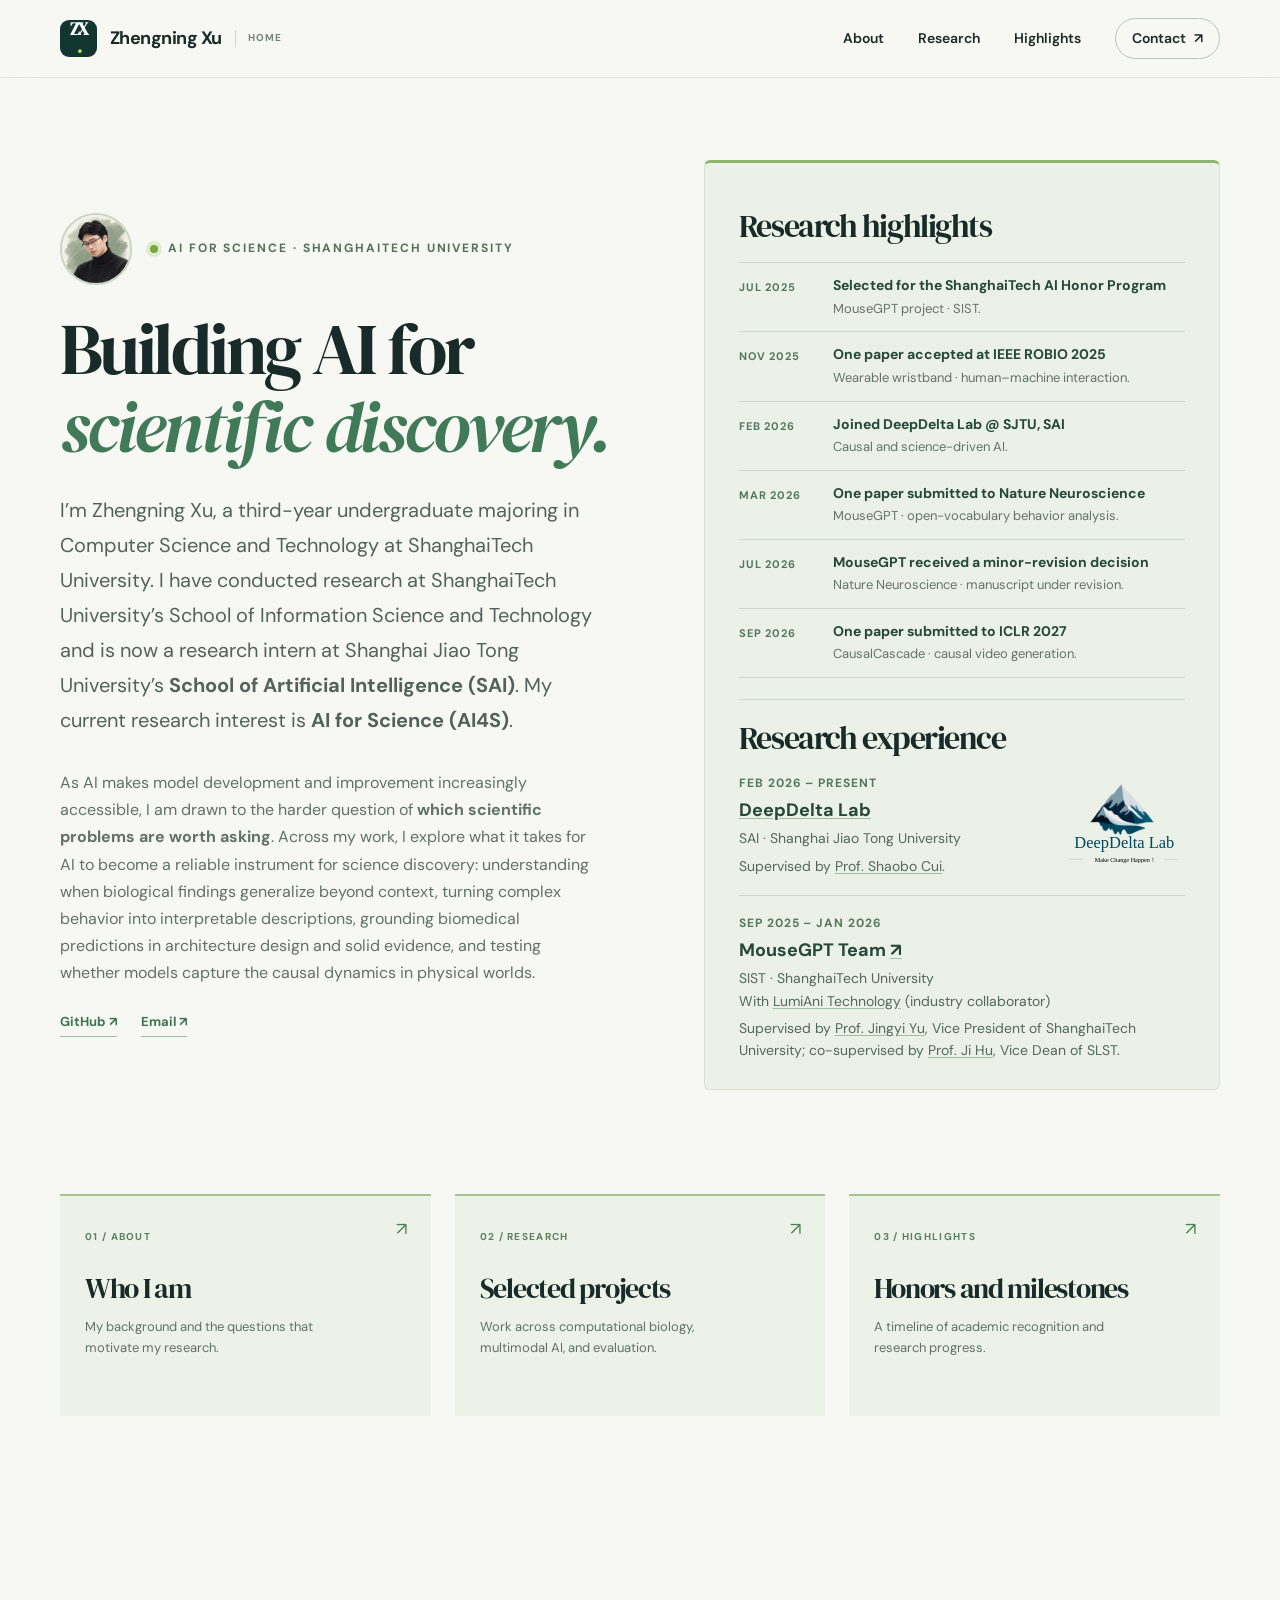
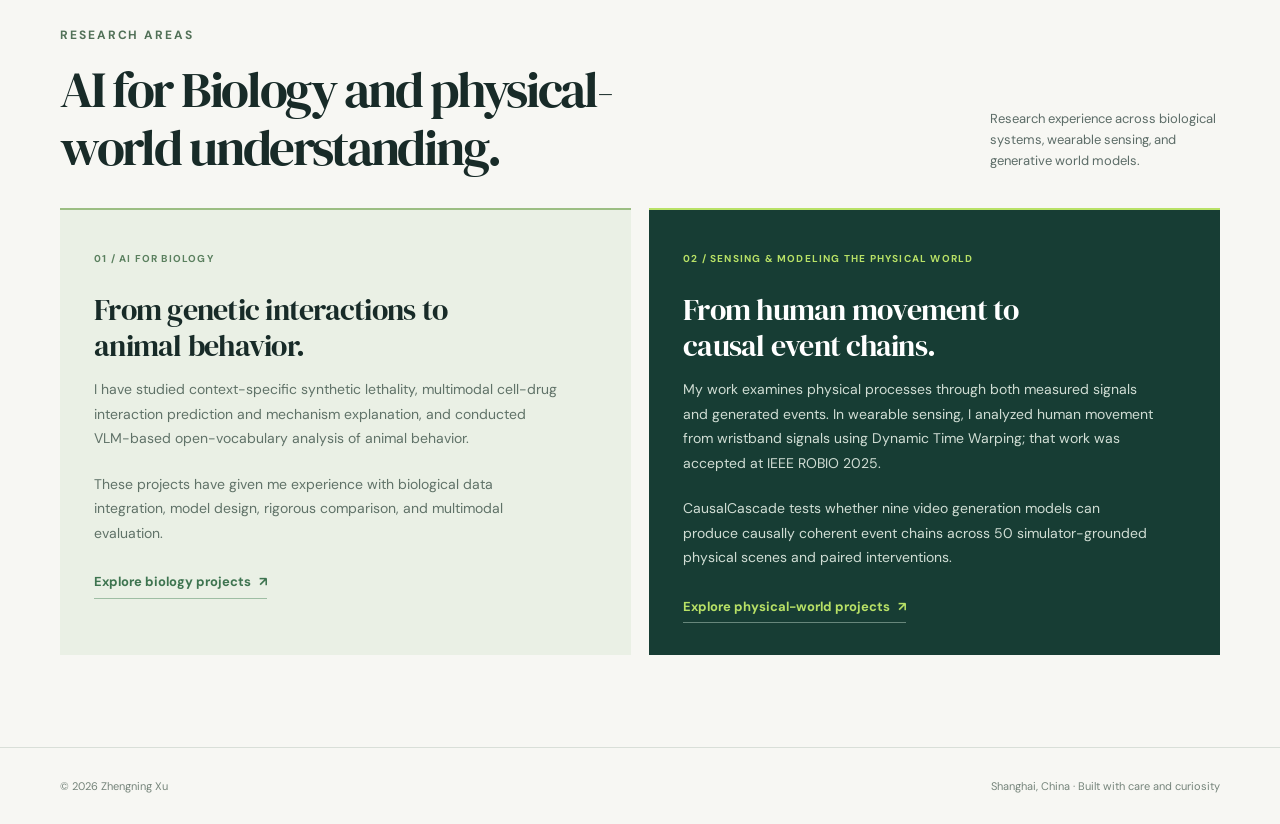
==== commit 9dbbdf2f: "Trim philosophy sections and add student congress highlight" ====
--- a/index.html
+++ b/index.html
@@ -105,19 +105,6 @@
       </div>
     </section>
 
-    <section class="home-question">
-      <div class="shell home-question-layout">
-        <div>
-          <p class="section-kicker">The question behind my work</p>
-          <h2>What should AI optimize for?</h2>
-        </div>
-        <div class="home-question-copy">
-          <p>Across these projects, I wanted to understand what must an AI system capture before its output becomes scientifically meaningful? </p>
-          <p>As AI becomes better at optimizing the objectives we give it, I want to help choose objectives and evaluations that address the scientific bottleneck.</p>
-          <a class="text-link" href="about.html">Read my research philosophy <span aria-hidden="true">↗</span></a>
-        </div>
-      </div>
-    </section>
   </main>
 
   <footer class="site-footer"><div class="shell footer-inner"><span>© 2026 Zhengning Xu</span><span>Shanghai, China <span aria-hidden="true">·</span> Built with care and curiosity</span></div></footer>
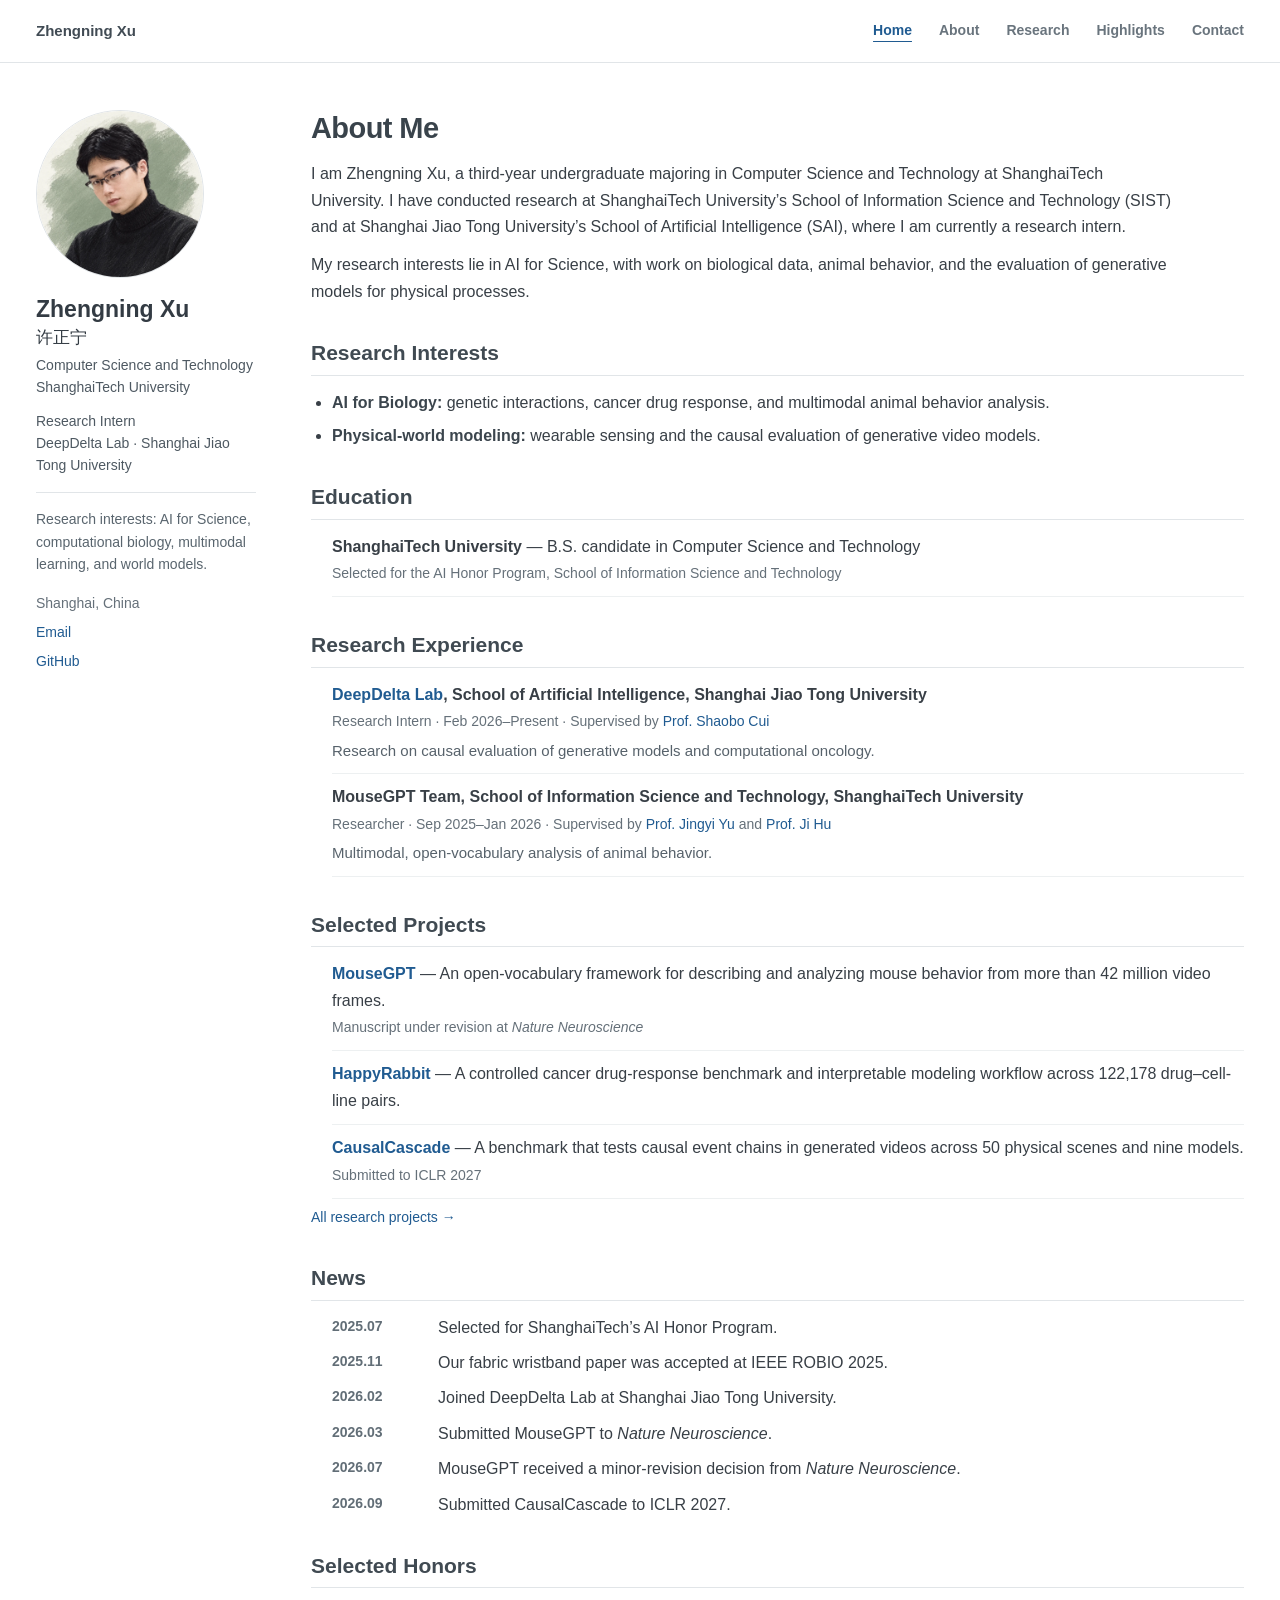
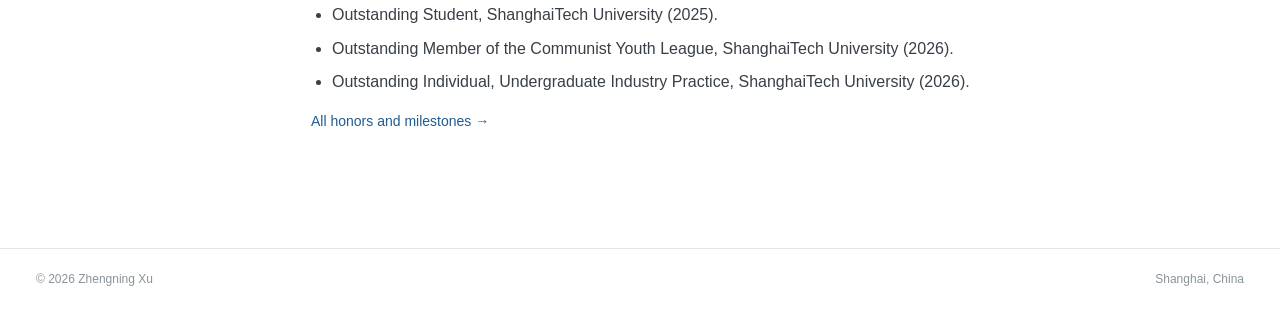
==== commit 2f5f1cec: "Redesign homepage in an academic profile style" ====
--- a/index.html
+++ b/index.html
@@ -3,7 +3,7 @@
 <head>
   <meta charset="utf-8">
   <meta name="viewport" content="width=device-width, initial-scale=1">
-  <meta name="theme-color" content="#f7f7f3">
+  <meta name="theme-color" content="#ffffff">
   <meta name="description" content="Zhengning Xu works on AI for Science, from multimodal animal behavior and cancer drug response to causal evaluation of generative video models.">
   <meta property="og:type" content="website">
   <meta property="og:title" content="Zhengning Xu · Academic Homepage">
@@ -12,101 +12,96 @@
   <title>Zhengning Xu · Academic Homepage</title>
   <link rel="canonical" href="https://owenxush.github.io/">
   <link rel="icon" href="favicon.svg" type="image/svg+xml">
-  <link rel="stylesheet" href="styles.css?v=15">
+  <link rel="stylesheet" href="styles.css?v=18">
 </head>
 <body class="home-page">
   <a class="skip-link" href="#main">Skip to content</a>
-
   <header class="site-header">
     <div class="shell header-inner">
-      <a class="brand" href="index.html" aria-label="Zhengning Xu, home" aria-current="page"><span class="brand-mark">ZX<span class="brand-dot">.</span></span><span class="brand-name">Zhengning Xu</span><span class="brand-home">Home</span></a>
-      <nav aria-label="Main navigation">
+      <a class="brand" href="index.html">Zhengning Xu</a>
+      <nav class="site-nav" aria-label="Main navigation">
+        <a href="index.html" aria-current="page">Home</a>
         <a href="about.html">About</a>
         <a href="research.html">Research</a>
         <a href="highlights.html">Highlights</a>
-        <a class="nav-contact" href="contact.html">Contact <span aria-hidden="true">↗</span></a>
+        <a href="contact.html">Contact</a>
       </nav>
     </div>
   </header>
-
-  <main id="main">
-    <section class="hero shell" id="top" aria-labelledby="hero-title">
-      <div class="hero-copy">
-        <div class="hero-intro">
-          <img class="hero-avatar" src="assets/zhengning-portrait.webp" width="72" height="72" alt="Illustrated portrait of Zhengning Xu">
-          <p class="eyebrow"><span class="signal" aria-hidden="true"></span> AI for Science · ShanghaiTech University</p>
-        </div>
-        <h1 id="hero-title">Building AI for <em>scientific discovery.</em></h1>
-        <p class="hero-lede">I’m Zhengning Xu, a third-year undergraduate majoring in Computer Science and Technology at ShanghaiTech University. I have conducted research at ShanghaiTech University’s School of Information Science and Technology and is now a research intern at Shanghai Jiao Tong University’s <strong>School of Artificial Intelligence (SAI)</strong>. My current research interest is <strong>AI for Science (AI4S)</strong>.</p>
-        <p class="hero-followup"> As AI makes model development and improvement increasingly accessible, I am drawn to the harder question of <strong>which scientific problems are worth asking</strong>. Across my work, I explore what it takes for AI to become a reliable instrument for science discovery: understanding when biological findings generalize beyond context, turning complex behavior into interpretable descriptions, grounding biomedical predictions in architecture design and solid evidence, and testing whether models capture the causal dynamics in physical worlds.</p>
-        <div class="hero-social"><a href="https://github.com/OwenxuSH">GitHub ↗</a><a href="mailto:xuzhn2024@shanghaitech.edu.cn">Email ↗</a></div>
-      </div>
-      <div class="hero-evidence" aria-label="Research highlights">
-        <h2>Research highlights</h2>
-        <div class="hero-highlight-list">
-          <article class="hero-highlight-item"><time datetime="2025-07">Jul 2025</time><div><b>Selected for the ShanghaiTech AI Honor Program</b><p>MouseGPT project · SIST.</p></div></article>
-          <article class="hero-highlight-item"><time datetime="2025-11">Nov 2025</time><div><b>One paper accepted at IEEE ROBIO 2025</b><p>Wearable wristband · human–machine interaction.</p></div></article>
-          <article class="hero-highlight-item"><time datetime="2026-02">Feb 2026</time><div><b>Joined DeepDelta Lab @ SJTU, SAI</b><p>Causal and science-driven AI.</p></div></article>
-          <article class="hero-highlight-item"><time datetime="2026-03">Mar 2026</time><div><b>One paper submitted to Nature Neuroscience</b><p>MouseGPT · open-vocabulary behavior analysis.</p></div></article>
-          <article class="hero-highlight-item"><time datetime="2026-07">Jul 2026</time><div><b>MouseGPT received a minor-revision decision</b><p>Nature Neuroscience · manuscript under revision.</p></div></article>
-          <article class="hero-highlight-item"><time datetime="2026-09">Sep 2026</time><div><b>One paper submitted to ICLR 2027</b><p>CausalCascade · causal video generation.</p></div></article>
-        </div>
-        <section class="hero-experience" aria-labelledby="experience-title">
-          <h2 id="experience-title">Research experience</h2>
-          <div class="hero-experience-item">
-            <div class="hero-experience-lab">
-              <div>
-                <span class="hero-experience-date">Feb 2026 – Present</span>
-                <strong><a href="https://deepdeltalab.github.io/">DeepDelta Lab</a></strong>
-                <p>SAI · Shanghai Jiao Tong University</p>
-                <p>Supervised by <a href="https://soai.sjtu.edu.cn/cn/facultydetails/zzjs/cuishaobo">Prof. Shaobo Cui</a>.</p>
-              </div>
-              <a class="hero-experience-logo" href="https://deepdeltalab.github.io/" aria-label="Visit DeepDelta Lab"><img src="assets/deepdelta-lab-logo.svg" width="120" height="84" alt="DeepDelta Lab logo"></a>
-            </div>
-          </div>
-          <div class="hero-experience-item">
-            <span class="hero-experience-date">Sep 2025 – Jan 2026</span>
-            <strong>MouseGPT Team <a href="https://arxiv.org/abs/2503.10212" aria-label="Read the MouseGPT paper">↗</a></strong>
-            <p>SIST · ShanghaiTech University<br>With <a href="https://lumiani.ai/">LumiAni Technology</a> (industry collaborator)</p>
-            <p>Supervised by <a href="https://faculty.sist.shanghaitech.edu.cn/yujingyi/">Prof. Jingyi Yu</a>, Vice President of ShanghaiTech University; co-supervised by <a href="https://slst.shanghaitech.edu.cn/hj_en/main.htm">Prof. Ji Hu</a>, Vice Dean of SLST.</p>
-          </div>
-        </section>
-      </div>
+  <div class="page-frame shell">
+  <aside class="profile-sidebar" aria-label="Profile">
+    <a class="profile-photo" href="index.html" aria-label="Zhengning Xu, home"><img src="assets/zhengning-portrait.webp" width="168" height="168" alt="Illustrated portrait of Zhengning Xu"></a>
+    <p class="profile-name">Zhengning Xu <span>许正宁</span></p>
+    <p class="profile-affiliation">Computer Science and Technology<br>ShanghaiTech University</p>
+    <p class="profile-affiliation">Research Intern<br>DeepDelta Lab · Shanghai Jiao Tong University</p>
+    <p class="profile-focus">Research interests: AI for Science, computational biology, multimodal learning, and world models.</p>
+    <ul class="profile-links">
+      <li class="location">Shanghai, China</li>
+      <li><a href="mailto:xuzhn2024@shanghaitech.edu.cn">Email</a></li>
+      <li><a href="https://github.com/OwenxuSH">GitHub</a></li>
+    </ul>
+  </aside>
+  <main id="main" class="page-main">
+    <section class="academic-section intro-section" aria-labelledby="home-title">
+      <h1 id="home-title">About Me</h1>
+      <p>I am Zhengning Xu, a third-year undergraduate majoring in Computer Science and Technology at ShanghaiTech University. I have conducted research at ShanghaiTech University’s School of Information Science and Technology (SIST) and at Shanghai Jiao Tong University’s School of Artificial Intelligence (SAI), where I am currently a research intern.</p>
+      <p>My research interests lie in AI for Science, with work on biological data, animal behavior, and the evaluation of generative models for physical processes.</p>
     </section>
 
-    <section class="home-links shell" aria-label="Explore the website">
-      <div class="home-link-grid">
-        <a class="home-link" href="about.html"><span>01 / About</span><h2>Who I am</h2><p>My background and the questions that motivate my research.</p><b aria-hidden="true">↗</b></a>
-        <a class="home-link" href="research.html"><span>02 / Research</span><h2>Selected projects</h2><p>Work across computational biology, multimodal AI, and evaluation.</p><b aria-hidden="true">↗</b></a>
-        <a class="home-link" href="highlights.html"><span>03 / Highlights</span><h2>Honors and milestones</h2><p>A timeline of academic recognition and research progress.</p><b aria-hidden="true">↗</b></a>
-      </div>
+    <section class="academic-section" aria-labelledby="interests-title">
+      <h2 id="interests-title">Research Interests</h2>
+      <ul class="fact-list">
+        <li><strong>AI for Biology:</strong> genetic interactions, cancer drug response, and multimodal animal behavior analysis.</li>
+        <li><strong>Physical-world modeling:</strong> wearable sensing and the causal evaluation of generative video models.</li>
+      </ul>
     </section>
 
-    <section class="home-directions shell" aria-labelledby="directions-title">
-      <div class="section-heading">
-        <div><p class="section-kicker">Research areas</p><h2 id="directions-title">AI for Biology and physical-world understanding.</h2></div>
-        <p>Research experience across biological systems, wearable sensing, and generative world models.</p>
-      </div>
-      <div class="direction-grid">
-        <article class="direction-card">
-          <span class="direction-number">01 / AI for Biology</span>
-          <h3>From genetic interactions to animal behavior.</h3>
-          <p>I have studied context-specific synthetic lethality, multimodal cell-drug interaction prediction and mechanism explanation, and conducted VLM-based open-vocabulary analysis of animal behavior.</p>
-          <p>These projects have given me experience with biological data integration, model design, rigorous comparison, and multimodal evaluation.</p>
-          <a class="text-link" href="research.html#biology">Explore biology projects <span aria-hidden="true">↗</span></a>
-        </article>
-        <article class="direction-card direction-card-dark">
-          <span class="direction-number">02 / Sensing &amp; Modeling the Physical World</span>
-          <h3>From human movement to causal event chains.</h3>
-          <p>My work examines physical processes through both measured signals and generated events. In wearable sensing, I analyzed human movement from wristband signals using Dynamic Time Warping; that work was accepted at IEEE ROBIO 2025.</p>
-          <p>CausalCascade tests whether nine video generation models can produce causally coherent event chains across 50 simulator-grounded physical scenes and paired interventions.</p>
-          <a class="text-link" href="research.html#world-models">Explore physical-world projects <span aria-hidden="true">↗</span></a>
-        </article>
-      </div>
+    <section class="academic-section" aria-labelledby="education-title">
+      <h2 id="education-title">Education</h2>
+      <ul class="entry-list"><li><span class="entry-title">ShanghaiTech University</span> — B.S. candidate in Computer Science and Technology<br><span class="entry-meta">Selected for the AI Honor Program, School of Information Science and Technology</span></li></ul>
     </section>
 
+    <section class="academic-section" aria-labelledby="experience-title">
+      <h2 id="experience-title">Research Experience</h2>
+      <ul class="entry-list">
+        <li><span class="entry-title"><a href="https://deepdeltalab.github.io/">DeepDelta Lab</a>, School of Artificial Intelligence, Shanghai Jiao Tong University</span><br><span class="entry-meta">Research Intern · Feb 2026–Present · Supervised by <a href="https://soai.sjtu.edu.cn/cn/facultydetails/zzjs/cuishaobo">Prof. Shaobo Cui</a></span><p>Research on causal evaluation of generative models and computational oncology.</p></li>
+        <li><span class="entry-title">MouseGPT Team, School of Information Science and Technology, ShanghaiTech University</span><br><span class="entry-meta">Researcher · Sep 2025–Jan 2026 · Supervised by <a href="https://faculty.sist.shanghaitech.edu.cn/yujingyi/">Prof. Jingyi Yu</a> and <a href="https://slst.shanghaitech.edu.cn/hj_en/main.htm">Prof. Ji Hu</a></span><p>Multimodal, open-vocabulary analysis of animal behavior.</p></li>
+      </ul>
+    </section>
+
+    <section class="academic-section" aria-labelledby="projects-title">
+      <h2 id="projects-title">Selected Projects</h2>
+      <ul class="entry-list">
+        <li><span class="entry-title"><a href="research.html#mousegpt">MouseGPT</a></span> — An open-vocabulary framework for describing and analyzing mouse behavior from more than 42 million video frames.<br><span class="entry-meta">Manuscript under revision at <em>Nature Neuroscience</em></span></li>
+        <li><span class="entry-title"><a href="research.html#happyrabbit">HappyRabbit</a></span> — A controlled cancer drug-response benchmark and interpretable modeling workflow across 122,178 drug–cell-line pairs.</li>
+        <li><span class="entry-title"><a href="research.html#causalcascade">CausalCascade</a></span> — A benchmark that tests causal event chains in generated videos across 50 physical scenes and nine models.<br><span class="entry-meta">Submitted to ICLR 2027</span></li>
+      </ul>
+      <a class="section-more" href="research.html">All research projects →</a>
+    </section>
+
+    <section class="academic-section" aria-labelledby="news-title">
+      <h2 id="news-title">News</h2>
+      <ul class="news-list">
+        <li><time datetime="2025-07">2025.07</time><span>Selected for ShanghaiTech’s AI Honor Program.</span></li>
+        <li><time datetime="2025-11">2025.11</time><span>Our fabric wristband paper was accepted at IEEE ROBIO 2025.</span></li>
+        <li><time datetime="2026-02">2026.02</time><span>Joined DeepDelta Lab at Shanghai Jiao Tong University.</span></li>
+        <li><time datetime="2026-03">2026.03</time><span>Submitted MouseGPT to <em>Nature Neuroscience</em>.</span></li>
+        <li><time datetime="2026-07">2026.07</time><span>MouseGPT received a minor-revision decision from <em>Nature Neuroscience</em>.</span></li>
+        <li><time datetime="2026-09">2026.09</time><span>Submitted CausalCascade to ICLR 2027.</span></li>
+      </ul>
+    </section>
+
+    <section class="academic-section" aria-labelledby="honors-title">
+      <h2 id="honors-title">Selected Honors</h2>
+      <ul class="fact-list">
+        <li>Outstanding Student, ShanghaiTech University (2025).</li>
+        <li>Outstanding Member of the Communist Youth League, ShanghaiTech University (2026).</li>
+        <li>Outstanding Individual, Undergraduate Industry Practice, ShanghaiTech University (2026).</li>
+      </ul>
+      <a class="section-more" href="highlights.html">All honors and milestones →</a>
+    </section>
   </main>
-
-  <footer class="site-footer"><div class="shell footer-inner"><span>© 2026 Zhengning Xu</span><span>Shanghai, China <span aria-hidden="true">·</span> Built with care and curiosity</span></div></footer>
+  </div>
+  <footer class="site-footer"><div class="shell footer-inner"><span>© 2026 Zhengning Xu</span><span>Shanghai, China</span></div></footer>
 </body>
 </html>
--- a/styles.css
+++ b/styles.css
@@ -1,239 +1,146 @@
-@import url('https://fonts.googleapis.com/css2?family=DM+Sans:wght@400;500;600;700&family=DM+Serif+Display:ital@0;1&display=swap');
+:root {
+  --ink: #383f46;
+  --muted: #657079;
+  --line: #e1e5e8;
+  --link: #205b91;
+  --paper: #ffffff;
+  --soft: #f7f9fa;
+}
 
-:root{--paper:#f7f7f3;--white:#fff;--ink:#182b28;--muted:#5c6c67;--line:#d9dfd8;--dark:#12352f;--accent:#b8e166;--soft:#eaf0e5;--serif:'DM Serif Display',Georgia,serif;--sans:'DM Sans',-apple-system,BlinkMacSystemFont,'Segoe UI',sans-serif}
-*{box-sizing:border-box}
-html{scroll-behavior:smooth;scroll-padding-top:86px}
-body{margin:0;background:var(--paper);color:var(--ink);font-family:var(--sans);font-size:17px;line-height:1.65;-webkit-font-smoothing:antialiased}
-a{color:inherit;text-decoration:none}
-button,a{-webkit-tap-highlight-color:transparent}
-a:focus-visible{outline:3px solid #6b9e28;outline-offset:4px;border-radius:3px}
-::selection{background:var(--accent);color:var(--dark)}
-.shell{width:min(calc(100% - 80px),1160px);margin-inline:auto}
-.skip-link{position:absolute;left:14px;top:-60px;z-index:20;padding:8px 14px;background:var(--dark);color:var(--white)}
-.skip-link:focus{top:10px}
-.site-header{height:78px;position:sticky;top:0;z-index:10;background:rgba(247,247,243,.93);border-bottom:1px solid rgba(217,223,216,.8);backdrop-filter:blur(16px)}
-.header-inner{height:100%;display:flex;align-items:center;justify-content:space-between;gap:30px}
-.brand{display:inline-flex;align-items:center;gap:13px;white-space:nowrap;font-weight:700;letter-spacing:-.03em;transition:color .2s}
-.brand-mark{width:37px;height:37px;display:grid;place-items:center;background:var(--dark);border-radius:9px;color:var(--white);font-family:var(--serif);font-size:17px;line-height:1;letter-spacing:-.09em}
-.brand-dot{color:var(--accent)}
-.brand-name{font-size:18px}
-.brand-home{padding-left:12px;border-left:1px solid #cbd8ce;color:#718479;font-size:10px;font-weight:700;letter-spacing:.12em;text-transform:uppercase}
-.brand:hover .brand-name,.brand:hover .brand-home{color:#286547}
-nav{display:flex;align-items:center;gap:34px;font-size:14px;font-weight:600}
-nav a{transition:color .2s}
-nav a:hover{color:#558326}
-nav a[aria-current="page"]{color:#286547}
-nav a[aria-current="page"]:not(.nav-contact){text-decoration:underline;text-decoration-color:#8ab75d;text-decoration-thickness:2px;text-underline-offset:8px}
-.nav-contact{padding:8px 16px;border:1px solid #b7c5bb;border-radius:999px}
-.nav-contact:hover{border-color:#558326}
-.nav-contact[aria-current="page"]{background:#e8f0e2;border-color:#9fbea0}
-.nav-contact span{padding-left:5px}
-.hero{min-height:650px;display:grid;grid-template-columns:minmax(0,1.07fr) minmax(360px,.93fr);align-items:center;gap:50px;padding-block:82px 92px}
-.hero-copy,.hero-intro,.hero-intro .eyebrow{min-width:0}
-.eyebrow,.section-kicker{margin:0;color:#527158;text-transform:uppercase;letter-spacing:.16em;font-size:12px;font-weight:700}
-.eyebrow{display:flex;align-items:center;gap:10px;overflow-wrap:anywhere}
-.signal{height:8px;width:8px;border-radius:50%;background:#75a93b;box-shadow:0 0 0 4px #e0ecd2}
-.hero-intro{display:flex;align-items:center;gap:18px}
-.hero-avatar{width:72px;height:72px;flex:none;object-fit:cover;border:2px solid #c7d6c1;border-radius:50%;background:#eaf0e5}
-h1,h2,h3,p{margin-top:0}
-h1,h2{font-family:var(--serif);font-weight:400;letter-spacing:-.045em}
-h1{font-size:clamp(54px,5.6vw,84px);line-height:1.09;max-width:680px;margin:25px 0 27px}
-h1 em{color:#407a58;font-weight:400}
-.hero-lede{max-width:535px;color:#51635c;font-size:20px;line-height:1.75;margin-bottom:31px}
-.hero-followup{max-width:535px;color:#607268;font-size:16px;line-height:1.7}
-.hero-social{display:flex;gap:24px;margin-top:24px;color:#3e7450;font-size:13px;font-weight:700}
-.hero-social a{border-bottom:1px solid #9fbea4;padding-bottom:4px}
-.hero-social a:hover{color:#6a9d36}
-.hero-evidence{padding:32px 34px 27px;border:1px solid #d7e2d4;border-top:3px solid #8db76c;border-radius:6px;background:#ebf1e7}
-.hero-evidence-kicker{margin:0;color:#54785d;text-transform:uppercase;letter-spacing:.15em;font-size:11px;font-weight:700}
-.hero-evidence h2{max-width:380px;margin:12px 0 17px;font-size:32px;line-height:1.2}
-.hero-evidence-item{display:grid;grid-template-columns:154px 1fr;align-items:center;gap:12px;padding:15px 0;border-top:1px solid #cad9c8}
-.hero-evidence-item strong{color:#1b4c3a;font-family:var(--serif);font-size:40px;font-weight:400;letter-spacing:-.035em;line-height:1}
-.hero-evidence-item strong span{color:#4c8655}
-.hero-evidence-item b{display:block;color:#254838;font-size:14px;line-height:1.4}
-.hero-evidence-item p{color:#637568;font-size:13px;line-height:1.55;margin:3px 0 0}
-.hero-highlight-list{border-top:1px solid #cad9c8}
-.hero-highlight-item{display:grid;grid-template-columns:82px 1fr;gap:12px;padding:13px 0;border-bottom:1px solid #cad9c8}
-.hero-highlight-item time{padding-top:2px;color:#54785d;font-size:11px;font-weight:700;letter-spacing:.08em;text-transform:uppercase}
-.hero-highlight-item b{display:block;color:#254838;font-size:14px;line-height:1.4}
-.hero-highlight-item p{margin:3px 0 0;color:#637568;font-size:13px;line-height:1.5;white-space:nowrap;overflow:hidden;text-overflow:ellipsis}
-.hero-highlight-item a{text-decoration:underline;text-decoration-color:#9fbea4;text-underline-offset:2px}
-.hero-highlight-item a:hover{color:#3e7450}
-.hero-experience{margin-top:21px;padding-top:19px;border-top:1px solid #cad9c8}
-.hero-experience h2{max-width:none;margin:0 0 17px;font-size:32px;line-height:1.2}
-.hero-experience-item+.hero-experience-item{margin-top:18px;padding-top:18px;border-top:1px solid #cad9c8}
-.hero-experience-date{display:block;margin-bottom:4px;color:#54785d;font-size:12px;font-weight:700;letter-spacing:.08em;text-transform:uppercase}
-.hero-experience-item strong{display:block;color:#254838;font-size:18px;line-height:1.35}
-.hero-experience-item p{margin:5px 0 0;color:#52695b;font-size:14px;line-height:1.6}
-.hero-experience-item a{text-decoration:underline;text-decoration-color:#9fbea4;text-underline-offset:2px}
-.hero-experience-item a:hover{color:#3e7450}
-.hero-experience-lab{display:flex;align-items:center;justify-content:space-between;gap:14px}
-.hero-experience-lab>div{min-width:0}
-.hero-experience-logo{display:block;width:120px;flex:none}
-.hero-experience-logo img{display:block;width:100%;height:auto}
-.home-links{padding-block:12px 110px}
-.home-link-grid{display:grid;grid-template-columns:repeat(3,minmax(0,1fr));gap:24px}
-.home-link{position:relative;min-height:222px;padding:24px 25px 28px;border-top:2px solid #a4c591;background:#edf2e9;transition:background .2s,transform .2s}
-.home-link:hover{background:#e3eedc;transform:translateY(-3px)}
-.home-link>span{color:#5a805f;font-size:10px;font-weight:700;letter-spacing:.13em;text-transform:uppercase}
-.home-links .home-link h2{font-size:28px;line-height:1.2;margin:24px 0 10px}
-.home-link p{max-width:270px;margin:0;color:#607268;font-size:13px;line-height:1.65}
-.home-link b{position:absolute;right:24px;top:19px;color:#4b8356;font-size:18px;font-weight:400}
-.home-question{padding:92px 0;background:var(--dark);color:var(--white)}
-.home-question-layout{display:grid;grid-template-columns:minmax(0,.9fr) minmax(0,1.1fr);gap:clamp(50px,8vw,125px);align-items:start}
-.home-question .section-kicker{color:var(--accent)}
-.home-question h2{max-width:570px;margin:20px 0 0;color:var(--white);font-size:clamp(36px,4.1vw,54px);line-height:1.13}
-.home-question-copy{max-width:590px;color:#d4e0d8;font-size:16px;line-height:1.8}
-.home-question-copy p{margin:0 0 18px}
-.text-link{display:inline-flex;align-items:center;gap:8px;color:#3e7450;font-size:13px;font-weight:700;border-bottom:1px solid #9fbea4;padding-bottom:5px;transition:color .2s}
-.text-link:hover{color:#87aa42}
-.home-question .text-link{margin-top:4px;color:var(--accent);border-color:#67877b}
-.home-directions{padding-block:100px 92px}
-.home-directions .section-heading{margin-bottom:32px}
-.home-directions .section-heading h2{max-width:650px}
-.direction-grid{display:grid;grid-template-columns:repeat(2,minmax(0,1fr));gap:18px}
-.direction-card{min-height:380px;padding:32px 34px;background:#eaf0e5;border-top:2px solid #9cbe83}
-.direction-card-dark{background:#173d34;border-color:var(--accent);color:var(--white)}
-.direction-number{color:#5b805f;text-transform:uppercase;letter-spacing:.12em;font-size:10px;font-weight:700}
-.direction-card-dark .direction-number{color:var(--accent)}
-.direction-card h3{max-width:420px;margin:22px 0 13px;font-family:var(--serif);font-size:30px;font-weight:400;line-height:1.2;letter-spacing:-.025em}
-.direction-card p{max-width:470px;color:#607268;font-size:14px;line-height:1.75;margin-bottom:21px}
-.direction-card-dark p{color:#d0ddd4}
-.direction-card-dark .text-link{color:var(--accent);border-color:#67877b}
-.home-work-note{margin:22px 0 0;color:#78877c;font-size:12px}
-.home-selected{padding:100px 0 105px;background:#e9efe7}
-.home-selected .section-heading h2{max-width:730px}
-.home-selected-list{border-top:1px solid #becdbf}
-.home-selected-item{display:grid;grid-template-columns:18% minmax(0,1fr) 36px;gap:28px;padding:30px 0 34px;border-bottom:1px solid #becdbf}
-.home-selected-index{color:#55775d;text-transform:uppercase;letter-spacing:.12em;font-size:10px;font-weight:700;padding-top:9px}
-.home-selected-item h3{font-family:var(--serif);font-size:clamp(25px,2.6vw,34px);font-weight:400;letter-spacing:-.025em;line-height:1.2;margin:0 0 12px}
-.home-selected-item p{max-width:730px;color:#53665a;font-size:15px;line-height:1.75;margin:0 0 9px}
-.home-selected-item .home-selected-detail{color:#2d603f;font-size:13px;font-weight:600;line-height:1.6}
-.home-selected-item>a{align-self:start;color:#477d51;font-size:23px;text-align:right}
-.home-selected-item>a:hover{color:#87aa42}
-h2{font-size:clamp(37px,4vw,54px);line-height:1.13}
-.writing-layout{display:grid;grid-template-columns:34% 1fr;gap:7%}
-.section-intro h2{margin:18px 0 0;max-width:330px}
-.meta-label{display:block;color:#527158;font-size:10px;font-weight:700;letter-spacing:.13em;text-transform:uppercase;margin-bottom:7px}
-.research-section{padding-block:110px 115px}
-.section-heading{display:flex;justify-content:space-between;align-items:end;gap:30px;margin-bottom:40px}
-.section-heading h2{margin:15px 0 0}
-.section-heading>p{max-width:230px;color:var(--muted);font-size:13px;line-height:1.6;margin-bottom:5px}
-.research-section>.section-heading>p{max-width:330px}
-.project-list{border-top:1px solid #cdd8cc}
-.project{display:grid;grid-template-columns:19% 1fr;gap:25px;border-bottom:1px solid #cdd8cc;padding:33px 0 39px}
-.project-side{min-width:0}
-.project-index{display:flex;align-items:start;justify-content:space-between;padding-right:34px;color:#7a9181;font-family:var(--serif);font-size:23px}
-.project-icon{color:#78a34d;font-family:var(--sans);font-size:29px;font-weight:400;line-height:1}
-.project-main{min-width:0;max-width:860px}
-.project-topline{display:flex;justify-content:space-between;gap:20px;color:#5b8065;font-size:10px;font-weight:700;letter-spacing:.12em;text-transform:uppercase}
-.project-topline span:last-child{color:#85938a;text-align:right}
-.project h3{font-family:var(--serif);font-size:clamp(25px,2.6vw,35px);font-weight:400;letter-spacing:-.025em;line-height:1.22;margin:13px 0 14px}
-.project h3 span{color:#60856b}
-.project-summary{max-width:770px;margin-bottom:12px;color:#3e544a;font-size:16px;line-height:1.75}
-.project-contribution{max-width:790px;margin-bottom:19px;color:#68776d;font-size:14px;line-height:1.75}
-.project-contribution strong{color:#264a38}
-.project-question{margin:2px 0 19px;color:#3c7150;font-size:12px;font-weight:700;letter-spacing:.025em}
-.project-detail{max-width:790px;margin:0 0 14px;color:#53665a;font-size:15px;line-height:1.8}
-.project-figure{width:100%;margin:25px 0 0}
-.project-figure>a{display:block;height:150px;padding:9px;border:1px solid #d4dfd1;border-radius:8px;background:#fff;transition:border-color .2s,box-shadow .2s}
-.project-figure>a:hover{border-color:#8eb893;box-shadow:0 10px 25px rgba(23,55,43,.08)}
-.project-figure img{display:block;width:100%;height:100%;object-fit:contain}
-.project-figure figcaption{margin-top:8px;color:#718276;font-size:10px;letter-spacing:.08em;line-height:1.5;text-transform:uppercase}
-.project-figure-note{display:block;margin-bottom:5px;color:#52695d;font-size:12px;font-weight:500;letter-spacing:0;line-height:1.45;text-transform:none}
-.project-figure figcaption a{color:#487558;text-decoration:underline;text-decoration-color:#a8c0a9;text-underline-offset:3px}
-.tags{display:flex;flex-wrap:wrap;gap:7px}
-.tags span{padding:4px 10px;border:1px solid #cbdaca;border-radius:100px;color:#4d7157;font-size:11px;font-weight:600;line-height:1.4}
-.writing-section{padding:98px 0 104px;background:#e9efe7}
-.writing-section .section-intro>p:last-child{max-width:290px;color:#637467;font-size:14px;line-height:1.7;margin-top:18px}
-.paper-list{border-top:1px solid #becdbf}
-.paper{padding:26px 0 29px;border-bottom:1px solid #becdbf}
-.paper-type{color:#558262;font-size:10px;font-weight:700;letter-spacing:.12em;text-transform:uppercase}
-.paper h3{max-width:680px;margin:9px 0 12px;font-family:var(--serif);font-size:25px;font-weight:400;line-height:1.3;letter-spacing:-.02em}
-.paper p{margin-bottom:5px;color:#4e6155;font-size:13px;line-height:1.65}
-.paper-note{color:#789180;font-size:12px}
-.milestones-section{padding:26px 0 90px}
-.milestone-list{list-style:none;margin:0;padding:0;border-top:1px solid var(--line)}
-.milestone{display:grid;grid-template-columns:110px minmax(0,1fr);gap:16px;padding:16px 0 18px;border-bottom:1px solid var(--line)}
-.milestone time{padding-top:5px;color:#5e8066;font-size:13px;font-weight:700;letter-spacing:.06em;white-space:nowrap}
-.milestone h3{margin:0;color:var(--dark);font-family:var(--serif);font-size:21px;font-weight:400;letter-spacing:-.01em;line-height:1.35}
-.milestone p{margin:3px 0 0;color:#708176;font-size:14px;line-height:1.6}
-.contact-section{padding-block:100px 113px}
-.contact-layout{display:flex;align-items:end;justify-content:space-between;gap:40px}
-.contact-layout h2{margin:17px 0 9px}
-.contact-layout p{max-width:420px;margin:0;color:var(--muted);font-size:15px}
-.contact-link{border-bottom:1px solid #235b40;padding-bottom:8px;color:#235b40;font-family:var(--serif);font-size:clamp(17px,2vw,25px);white-space:nowrap;transition:color .2s}
-.contact-link:hover{color:#659632}
-.contact-link span{font-family:var(--sans);font-size:18px}
-.site-footer{border-top:1px solid var(--line)}
-.footer-inner{min-height:76px;display:flex;align-items:center;justify-content:space-between;gap:20px;color:#75847a;font-size:11px}
-.inner-page main{min-height:calc(100vh - 154px)}
-.page-intro{min-width:0;padding-block:94px 65px;border-bottom:1px solid var(--line)}
-.highlights-intro{padding-block:70px 42px}
-.page-intro h1{width:100%;max-width:900px;font-size:clamp(52px,5.2vw,76px);margin:17px 0 20px;overflow-wrap:anywhere}
-.page-intro>p:last-child{max-width:700px;color:#5f7165;font-size:19px;line-height:1.75;margin:0}
-.about-intro{display:grid;grid-template-columns:minmax(0,1fr) 260px;align-items:center;gap:70px}
-.about-intro-copy>.about-bilingual{max-width:700px}
-.about-intro-copy>.about-bilingual>p:first-child{color:#5f7165;font-size:19px;line-height:1.75}
-.about-intro-copy>.about-bilingual>.about-translation{font-size:16px}
-.about-portrait{display:block;width:260px;height:260px;object-fit:cover;border:1px solid #d0dccd;border-radius:8px;background:#eaf0e5}
-.about-detail{display:grid;grid-template-columns:minmax(0,1fr) 320px;gap:clamp(48px,7vw,110px);padding-block:65px 110px}
-.about-story h2{font-size:clamp(36px,3.5vw,48px);line-height:1.18;margin:0 0 24px}
-.about-story p{max-width:700px;color:#53655b;font-size:18px;line-height:1.8;margin:0 0 20px}
-.about-story strong{color:var(--dark);font-weight:700}
-.about-bilingual>p:first-child{margin:0 0 6px}
-.about-bilingual>.about-translation,.about-facts .about-translation{margin:0;color:#708177;font-family:var(--sans);font-size:15px;line-height:1.75;letter-spacing:0}
-.about-bilingual+.about-bilingual{margin-top:24px}
-.about-facts{align-self:start;background:#e9f0e5;border-left:3px solid #97b886;padding:27px 29px;color:#355346}
-.about-facts>div+div{border-top:1px solid #cbd9ca;margin-top:22px;padding-top:22px}
-.about-facts p{margin:0;font-size:14px;line-height:1.7}
-.about-facts .about-translation{margin-top:8px;font-size:13px}
-.about-philosophy{padding:94px 0 100px;background:#e9efe7}
-.about-philosophy .section-intro h2{max-width:390px}
-.philosophy-copy{max-width:760px}
-.philosophy-copy p{color:#506258;font-size:16px;line-height:1.85;margin:0 0 17px}
-.philosophy-copy strong{color:var(--dark)}
-.philosophy-copy .about-translation{font-size:15px}
-.philosophy-copy .philosophy-emphasis{color:#2a5b3e;font-family:var(--serif);font-size:25px;line-height:1.45;margin:26px 0}
-.about-current{padding:95px 0 102px;background:#e9efe7}
-.about-current h2{max-width:800px;margin:18px 0 35px}
-.about-current-grid{display:grid;grid-template-columns:repeat(2,minmax(0,1fr));gap:60px}
-.about-current-grid article{border-top:2px solid #9dbc91;padding-top:27px}
-.about-current-grid h3{max-width:470px;font-family:var(--serif);font-size:31px;font-weight:400;line-height:1.2;letter-spacing:-.02em;margin:15px 0 18px}
-.about-current-grid p{color:#56695d;font-size:15px;line-height:1.8;margin:0 0 15px}
-.about-current-grid strong{color:var(--dark)}
-.about-outlook{padding-block:94px 105px}
-.about-outlook>h2{max-width:800px;margin:18px 0 30px}
-.about-outlook .outlook-lede{max-width:820px;color:#506457;font-size:18px;line-height:1.8;margin:0 0 25px}
-.outlook-grid{display:grid;grid-template-columns:repeat(2,minmax(0,1fr));gap:42px;max-width:930px}
-.outlook-grid p{color:#56675d;font-size:16px;line-height:1.8}
-.outlook-close{max-width:800px;margin:20px 0 0;padding-top:22px;border-top:1px solid var(--line);color:#28533c;font-family:var(--serif);font-size:clamp(20px,2.3vw,28px);line-height:1.45}
-.research-intro .research-intro-question{padding-top:15px;color:#365f45;font-family:var(--serif);font-size:22px;line-height:1.55}
-.research-intro>p:not(.section-kicker):not(.research-intro-question){max-width:none;color:#5f7165;font-size:19px;line-height:1.75}
-.research-intro>p.research-intro-question{max-width:none}
-.research-intro-question strong{font-weight:400}
-.research-area-label{display:grid;grid-template-columns:48px minmax(180px,.7fr) 1fr;align-items:baseline;gap:14px;padding:25px 0 14px;border-bottom:1px solid #bfcfbe}
-.research-area-label>span{color:#729177;font-family:var(--serif);font-size:17px}
-.research-area-label h3{margin:0;font-family:var(--serif);font-size:24px;font-weight:400;letter-spacing:-.02em}
-.research-area-label p{margin:0;color:#6d7d70;font-size:12px;text-align:right}
-.research-area-label.physical-world-label{margin-top:56px}
-.research-common{padding:84px 0 93px;background:#e9efe7}
-.research-common-layout{display:grid;grid-template-columns:25% 1fr;gap:45px}
-.research-common-layout h2{max-width:720px;font-size:clamp(35px,4vw,51px);margin:0 0 18px}
-.research-common-layout>p{margin-top:8px}
-.research-common-layout>div>p{max-width:700px;color:#596a5d;font-size:16px;line-height:1.8;margin:0}
-.research-common-layout>div>p+p{margin-top:16px}
-.inner-page .research-section{padding-top:62px}
-.inner-page .writing-section{margin-top:54px}
-.inner-page .contact-section{padding-block:85px 110px}
-@media(max-width:900px){.shell{width:min(calc(100% - 48px),1160px)}.hero{grid-template-columns:minmax(0,1fr);gap:35px;padding-block:65px}.hero-copy,.hero-evidence{min-width:0}.hero-evidence{max-width:640px}.writing-layout{grid-template-columns:1fr;gap:30px}.section-intro h2{max-width:none}.research-section{padding-block:80px}.project{grid-template-columns:80px 1fr}.project-index{padding-right:10px}.contact-layout{align-items:start;flex-direction:column;gap:25px}.home-question-layout{grid-template-columns:1fr;gap:28px}.home-question h2{max-width:680px}.research-common-layout{grid-template-columns:1fr;gap:22px}.research-common-layout>p{margin:0}.about-current-grid{gap:30px}}
-@media(max-width:600px){html{scroll-padding-top:110px}.shell{width:min(calc(100% - 36px),1160px)}.site-header{height:auto;min-height:68px}.header-inner{min-height:68px;flex-wrap:wrap;gap:0;padding:13px 0}.brand-name{font-size:14px}nav{width:100%;justify-content:space-between;gap:8px;padding-top:13px;font-size:11px}nav a{white-space:nowrap}.nav-contact{padding:4px 9px}.hero{padding-block:62px 70px;gap:38px;min-height:0}.hero-lede{font-size:16px}.hero-evidence{padding:25px 23px}.hero-evidence-item{grid-template-columns:125px 1fr;gap:10px}.hero-evidence-item strong{font-size:32px}.writing-section{padding:70px 0}.research-section{padding-block:75px}.section-heading{display:block}.section-heading>p{margin:13px 0 0}.project{grid-template-columns:1fr;gap:10px;padding:28px 0}.project-index{justify-content:space-between;padding-right:0}.project-icon{font-size:23px}.project-topline{flex-wrap:wrap;gap:3px}.project-topline span:last-child{text-align:left}.project h3{font-size:27px}.project-summary{font-size:15px}.paper h3{font-size:23px}.contact-section{padding-block:75px}.contact-link{white-space:normal;overflow-wrap:anywhere}.footer-inner{align-items:start;flex-direction:column;gap:3px;padding:19px 0}}
-@media(max-width:900px){.home-link-grid{gap:12px}.home-link{padding:20px;min-height:240px}.page-intro{padding-block:75px 48px}.about-intro{grid-template-columns:minmax(0,1fr) 200px;gap:30px}.about-portrait{width:200px;height:200px}.inner-page .research-section{padding-top:50px}.about-detail{grid-template-columns:1fr;gap:30px}}
-@media(max-width:600px){.home-links{padding-block:0 70px}.home-link-grid{grid-template-columns:1fr}.home-link{min-height:165px}.home-links .home-link h2{margin-top:17px}.home-question{padding:68px 0}.home-question h2{font-size:38px}.home-question-copy{font-size:15px}.home-directions{padding-block:70px}.direction-grid{grid-template-columns:1fr}.direction-card{min-height:0;padding:26px 24px}.direction-card h3{font-size:27px}.home-selected{padding:68px 0 72px}.home-selected-item{grid-template-columns:1fr 28px;gap:7px}.home-selected-index{grid-column:1 / -1;padding:0}.home-selected-item h3{font-size:27px}.page-intro{padding-block:60px 48px}.page-intro h1{font-size:46px}.page-intro>p:last-child{font-size:16px}.about-detail{padding-block:48px 70px}.about-story p{font-size:16px}.about-facts{padding:22px}.about-philosophy{padding:67px 0}.philosophy-copy p{font-size:15px}.philosophy-copy .philosophy-emphasis{font-size:22px}.about-current{padding:70px 0}.about-current-grid{grid-template-columns:1fr;gap:32px}.about-current-grid h3{font-size:27px}.about-outlook{padding-block:68px 75px}.outlook-grid{grid-template-columns:1fr;gap:3px}.research-intro .research-intro-question{font-size:19px}.research-area-label{grid-template-columns:34px 1fr;gap:8px;padding-top:22px}.research-area-label p{grid-column:2;text-align:left}.research-area-label.physical-world-label{margin-top:36px}.research-common{padding:65px 0}.research-common-layout h2{font-size:36px}.inner-page .writing-section{margin-top:36px}.inner-page .contact-section{padding-block:65px 90px}}
-@media(max-width:600px){body{font-size:16px}.eyebrow,.section-kicker{font-size:11px}h1{font-size:50px}}
-@media(max-width:600px){.hero-copy{width:100%}.hero-intro{width:100%;gap:12px}.hero-intro .eyebrow{flex:1 1 0;flex-wrap:wrap;line-height:1.4}.hero-copy h1,.hero-lede,.hero-followup{max-width:100%;overflow-wrap:anywhere}.hero-avatar{width:58px;height:58px}.about-intro{grid-template-columns:1fr;gap:25px}.about-intro-copy>p:last-child{font-size:16px}.about-portrait{width:180px;height:180px}}
-@media(min-width:601px) and (max-width:900px){.research-section .project{grid-template-columns:160px minmax(0,1fr)}.project-figure>a{height:120px}}
-@media(max-width:600px){.project-side{display:flex;align-items:flex-start;gap:16px}.project-side .project-index{width:80px;flex:none}.project-figure{width:150px;margin:0}.project-figure>a{height:105px;padding:6px}}
-@media(min-width:901px){.research-intro h1{max-width:none;white-space:nowrap}}
-@media(max-width:600px){.highlights-intro{padding-block:50px 32px}.milestones-section{padding:24px 0 76px}.milestone{grid-template-columns:78px minmax(0,1fr);gap:10px;padding:15px 0 17px}.milestone time{font-size:12px}.milestone h3{font-size:18px}}
-@media(prefers-reduced-motion:reduce){html{scroll-behavior:auto}*,*::before,*::after{transition:none!important;animation:none!important}}
+* { box-sizing: border-box; }
+html { scroll-behavior: smooth; scroll-padding-top: 82px; }
+body { margin: 0; background: var(--paper); color: var(--ink); font: 16px/1.65 -apple-system, BlinkMacSystemFont, "Segoe UI", Arial, sans-serif; -webkit-font-smoothing: antialiased; }
+img { max-width: 100%; }
+a { color: var(--link); text-decoration: none; }
+a:hover { text-decoration: underline; }
+a:focus-visible { outline: 2px solid var(--link); outline-offset: 3px; }
+h1, h2, h3, p { margin-top: 0; }
+.shell { width: min(calc(100% - 72px), 1260px); margin-inline: auto; }
+.skip-link { position: absolute; top: -60px; left: 12px; z-index: 30; padding: 8px 12px; background: var(--ink); color: white; }
+.skip-link:focus { top: 10px; }
+
+.site-header { background: white; border-bottom: 1px solid var(--line); }
+.header-inner { min-height: 62px; display: flex; align-items: center; justify-content: space-between; gap: 24px; }
+.brand { color: #414b54; font-size: 15px; font-weight: 700; white-space: nowrap; }
+.brand:hover { color: var(--link); }
+.site-nav { display: flex; align-items: center; flex-wrap: wrap; gap: 27px; }
+.site-nav a { color: #69747d; font-size: 14px; font-weight: 600; white-space: nowrap; }
+.site-nav a:hover, .site-nav a[aria-current="page"] { color: var(--link); }
+.site-nav a[aria-current="page"] { text-decoration: underline; text-underline-offset: 6px; }
+
+.page-frame { display: grid; grid-template-columns: 220px minmax(0, 1fr); align-items: start; gap: 55px; padding-block: 47px 80px; }
+.profile-sidebar { position: sticky; top: 30px; min-width: 0; }
+.profile-photo { display: block; width: 168px; height: 168px; margin: 0 0 17px; border: 1px solid var(--line); border-radius: 50%; overflow: hidden; }
+.profile-photo img { display: block; width: 100%; height: 100%; object-fit: cover; }
+.profile-name { margin: 0 0 7px; color: #333b43; font-size: 23px; font-weight: 700; line-height: 1.25; }
+.profile-name span { display: block; margin-top: 3px; font-size: 17px; font-weight: 500; }
+.profile-affiliation { margin: 0 0 13px; color: #4e5962; font-size: 14px; line-height: 1.55; }
+.profile-focus { margin: 16px 0; padding-top: 15px; border-top: 1px solid var(--line); color: #59656e; font-size: 14px; line-height: 1.6; }
+.profile-links { display: grid; gap: 6px; margin: 0; padding: 0; list-style: none; font-size: 14px; }
+.profile-links a { font-weight: 500; }
+.profile-links .location { color: var(--muted); }
+
+.page-main { min-width: 0; max-width: 960px; }
+.page-main .shell, .page-main section > .shell { width: 100%; max-width: none; margin: 0; }
+.academic-section { margin-bottom: 34px; }
+.academic-section h1, .page-intro h1 { margin: 0 0 15px; color: #39434b; font-size: 29px; font-weight: 700; line-height: 1.25; letter-spacing: -.02em; }
+.academic-section h2, .research-section h2, .page-intro h2 { margin: 0 0 14px; padding-bottom: 7px; border-bottom: 1px solid var(--line); color: #404a52; font-size: 21px; font-weight: 700; line-height: 1.35; }
+.academic-section p { margin-bottom: 12px; }
+.academic-section ul { margin: 0; padding-left: 21px; }
+.academic-section li { margin-bottom: 7px; }
+.intro-section p { max-width: 870px; }
+.fact-list strong { color: #3b454d; }
+.entry-list { margin: 0; padding: 0; list-style: none; }
+.entry-list li { margin: 0; padding: 10px 0; border-bottom: 1px solid #edf0f1; }
+.entry-list li:first-child { padding-top: 0; }
+.entry-list .entry-title { font-weight: 700; }
+.entry-list .entry-meta { color: var(--muted); font-size: 14px; }
+.entry-list p { margin: 4px 0 0; color: #57626b; font-size: 15px; }
+.news-list { margin: 0; padding: 0; list-style: none; }
+.news-list li { display: grid; grid-template-columns: 96px minmax(0, 1fr); gap: 10px; margin: 0 0 9px; }
+.news-list time { color: #626e77; font-size: 14px; font-weight: 600; white-space: nowrap; }
+.section-more { display: inline-block; margin-top: 7px; font-size: 14px; }
+
+.page-intro { margin: 0 0 30px; padding: 0 0 12px; border-bottom: 1px solid var(--line); }
+.page-intro h1 { margin-bottom: 9px; }
+.page-intro > p { max-width: 850px; margin: 0 0 8px; color: #606b73; }
+.section-kicker { display: none; }
+.about-bilingual { margin-bottom: 18px; }
+.about-bilingual > p:first-child { margin-bottom: 4px; }
+.about-translation { color: #727d85; font-size: 14px; line-height: 1.7; }
+.about-facts { display: grid; grid-template-columns: repeat(2, minmax(0, 1fr)); gap: 20px; margin-top: 25px; }
+.about-facts > div { padding-top: 11px; border-top: 1px solid var(--line); }
+.about-facts p { margin-bottom: 7px; }
+.meta-label { display: block; margin-bottom: 7px; color: #414b53; font-size: 15px; font-weight: 700; }
+
+.research-section { padding: 0; }
+.section-heading h2 { margin-bottom: 22px; }
+.research-area-label { display: flex; align-items: baseline; gap: 11px; margin: 29px 0 0; padding-bottom: 7px; border-bottom: 1px solid var(--line); }
+.research-area-label > span { color: #8c969d; font-size: 13px; }
+.research-area-label h3 { margin: 0; color: #424d55; font-size: 18px; font-weight: 700; }
+.research-area-label p { margin: 0 0 0 auto; color: var(--muted); font-size: 13px; text-align: right; }
+.project { display: grid; grid-template-columns: 160px minmax(0, 1fr); gap: 24px; padding: 24px 0 27px; border-bottom: 1px solid var(--line); }
+.project-side { min-width: 0; }
+.project-index { color: #89949c; font-size: 12px; font-weight: 600; }
+.project-icon { display: none; }
+.project-figure { margin: 9px 0 0; }
+.project-figure > a { display: block; height: 115px; padding: 4px; border: 1px solid #e0e5e7; background: white; }
+.project-figure img { display: block; width: 100%; height: 100%; object-fit: contain; }
+.project-figure figcaption { margin-top: 6px; color: var(--muted); font-size: 11px; line-height: 1.4; }
+.project-figure figcaption a { display: inline-block; margin-top: 3px; }
+.project-figure-note { display: block; }
+.project-topline { display: flex; flex-wrap: wrap; justify-content: space-between; gap: 7px 20px; margin: 1px 0 5px; color: #6f7a83; font-size: 12px; }
+.project h3 { margin: 0 0 9px; color: #374149; font-size: 20px; font-weight: 700; line-height: 1.35; }
+.project h3 span { color: #5b6871; font-weight: 500; }
+.project-summary, .project-detail, .project-contribution { margin: 0 0 9px; color: #4d5962; font-size: 15px; line-height: 1.65; }
+.project-contribution { margin-bottom: 0; }
+.project-contribution strong { color: #39434b; }
+
+.milestones-section { padding: 0; }
+.milestone-list { margin: 0; padding: 0; list-style: none; }
+.milestone { display: grid; grid-template-columns: 95px minmax(0, 1fr); gap: 12px; padding: 11px 0; border-bottom: 1px solid var(--line); }
+.milestone:first-child { padding-top: 0; }
+.milestone time { padding-top: 2px; color: #68747d; font-size: 13px; font-weight: 600; white-space: nowrap; }
+.milestone h3 { margin: 0; color: #3f4951; font-size: 16px; font-weight: 600; line-height: 1.45; }
+.milestone p { margin: 3px 0 0; color: #77828a; font-size: 14px; line-height: 1.5; }
+
+.contact-section h2 { margin-bottom: 10px; }
+.contact-section p { margin-bottom: 8px; }
+.contact-link { font-weight: 600; overflow-wrap: anywhere; }
+.site-footer { border-top: 1px solid var(--line); }
+.footer-inner { min-height: 62px; display: flex; align-items: center; justify-content: space-between; gap: 15px; color: #8a949b; font-size: 12px; }
+
+@media (max-width: 930px) {
+  .shell { width: min(calc(100% - 48px), 1260px); }
+  .page-frame { grid-template-columns: 185px minmax(0, 1fr); gap: 28px; }
+  .profile-photo { width: 150px; height: 150px; }
+  .research-area-label p { display: none; }
+}
+@media (max-width: 700px) {
+  .shell { width: min(calc(100% - 32px), 1260px); }
+  .header-inner { align-items: flex-start; flex-direction: column; gap: 7px; padding: 10px 0; }
+  .site-nav { gap: 14px; }
+  .site-nav a { font-size: 13px; }
+  .page-frame { display: block; padding-block: 25px 55px; }
+  .profile-sidebar { position: static; display: grid; grid-template-columns: 92px minmax(0, 1fr); column-gap: 17px; margin-bottom: 28px; padding-bottom: 22px; border-bottom: 1px solid var(--line); }
+  .profile-photo { grid-row: span 4; width: 92px; height: 92px; margin: 0; }
+  .profile-name { font-size: 20px; }
+  .profile-name span { display: inline; font-size: 15px; }
+  .profile-affiliation { margin-bottom: 5px; }
+  .profile-focus { display: none; }
+  .profile-links { display: flex; flex-wrap: wrap; gap: 5px 16px; }
+  .profile-links .location { display: none; }
+  .project { grid-template-columns: 110px minmax(0, 1fr); gap: 14px; }
+  .project-figure > a { height: 85px; }
+  .project h3 { font-size: 18px; }
+  .project-topline { font-size: 11px; }
+  .about-facts { grid-template-columns: 1fr; }
+  .footer-inner { align-items: flex-start; flex-direction: column; justify-content: center; gap: 2px; padding-block: 12px; }
+}
+@media (max-width: 480px) {
+  .project { display: block; }
+  .project-side { float: left; width: 115px; margin: 0 14px 8px 0; }
+  .project-main::after { content: ""; display: block; clear: both; }
+  .news-list li, .milestone { grid-template-columns: 78px minmax(0, 1fr); gap: 7px; }
+}
+@media (prefers-reduced-motion: reduce) { html { scroll-behavior: auto; } }
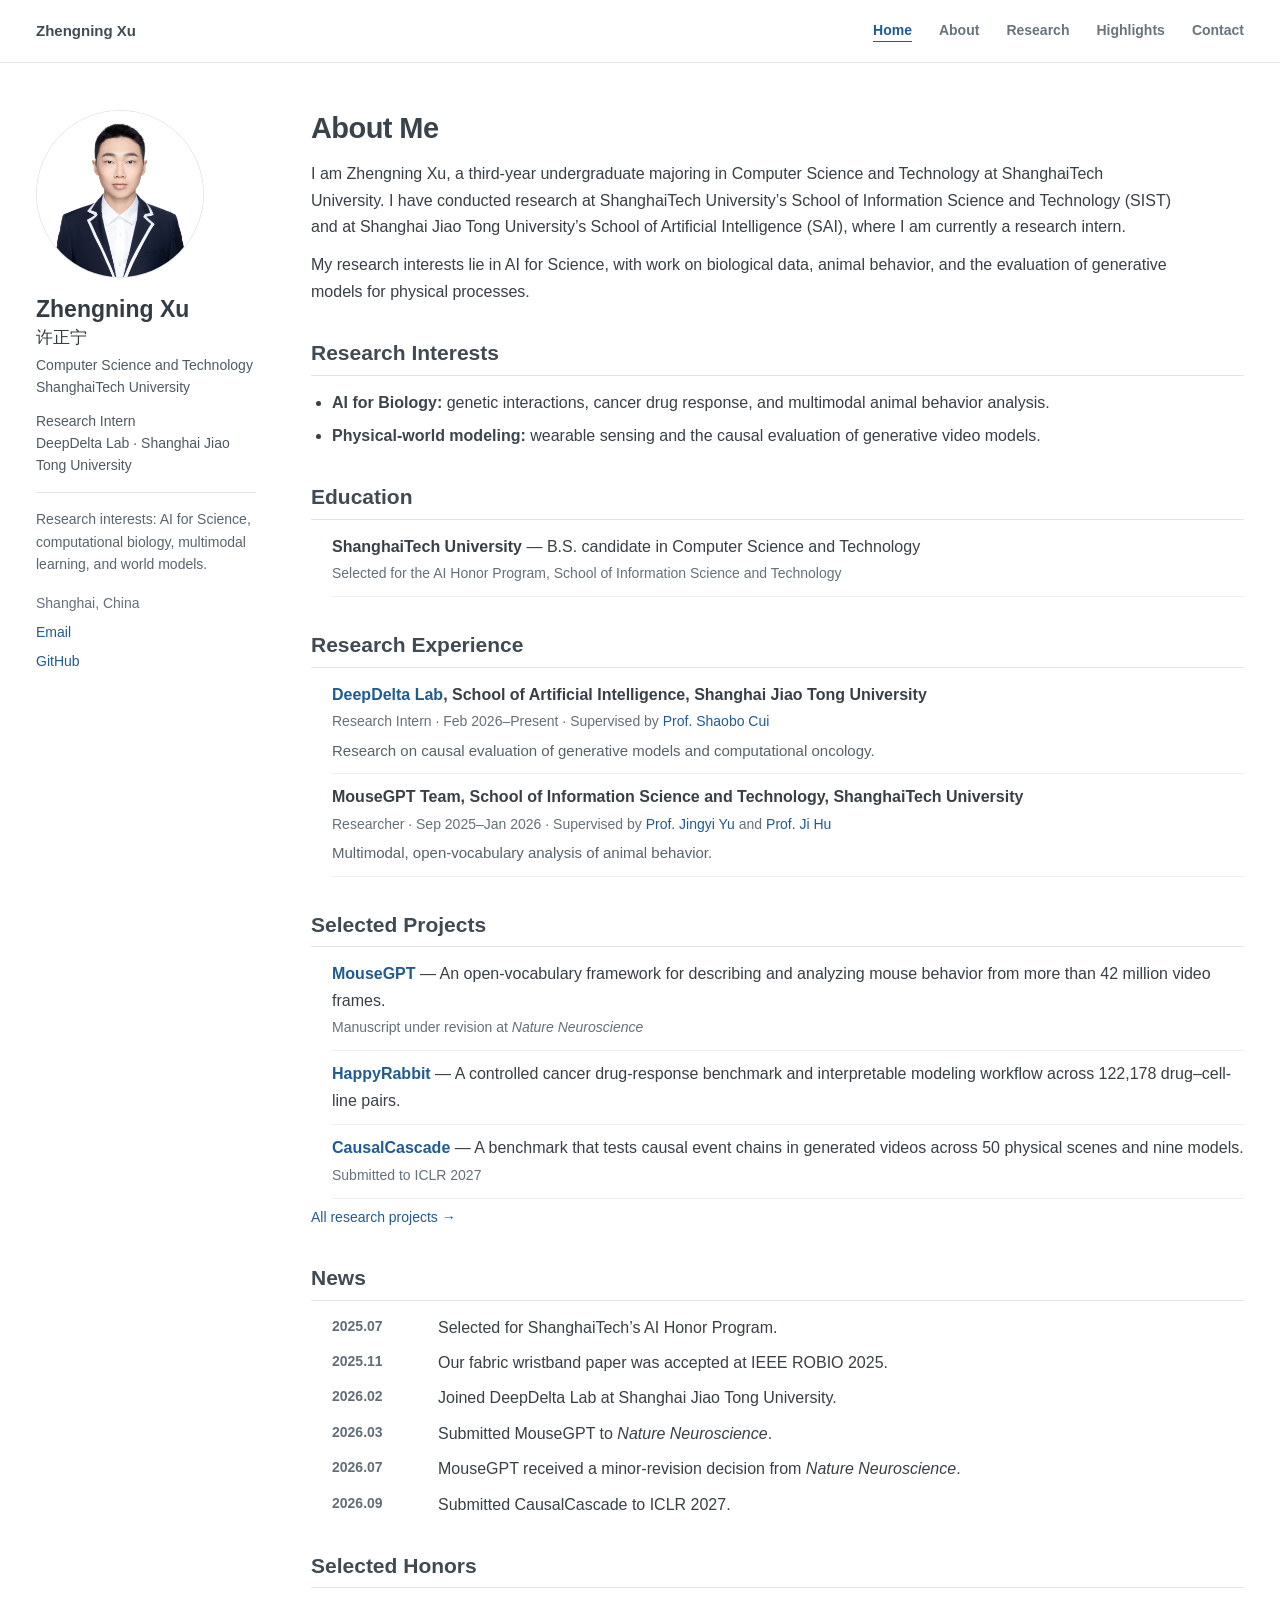
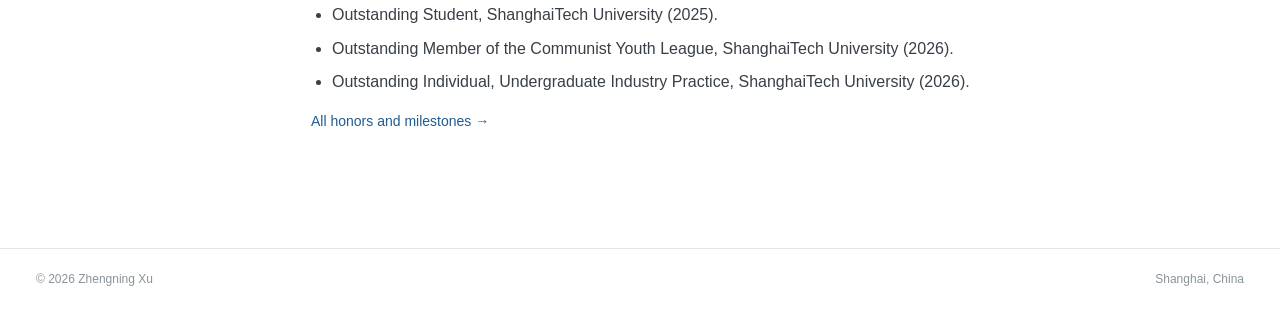
==== commit ba406a89: "Use formal portrait across academic homepage" ====
--- a/index.html
+++ b/index.html
@@ -30,7 +30,7 @@
   </header>
   <div class="page-frame shell">
   <aside class="profile-sidebar" aria-label="Profile">
-    <a class="profile-photo" href="index.html" aria-label="Zhengning Xu, home"><img src="assets/zhengning-portrait.webp" width="168" height="168" alt="Illustrated portrait of Zhengning Xu"></a>
+    <a class="profile-photo" href="index.html" aria-label="Zhengning Xu, home"><img src="assets/zhengning-xu.jpg" width="168" height="168" alt="Portrait of Zhengning Xu"></a>
     <p class="profile-name">Zhengning Xu <span>许正宁</span></p>
     <p class="profile-affiliation">Computer Science and Technology<br>ShanghaiTech University</p>
     <p class="profile-affiliation">Research Intern<br>DeepDelta Lab · Shanghai Jiao Tong University</p>
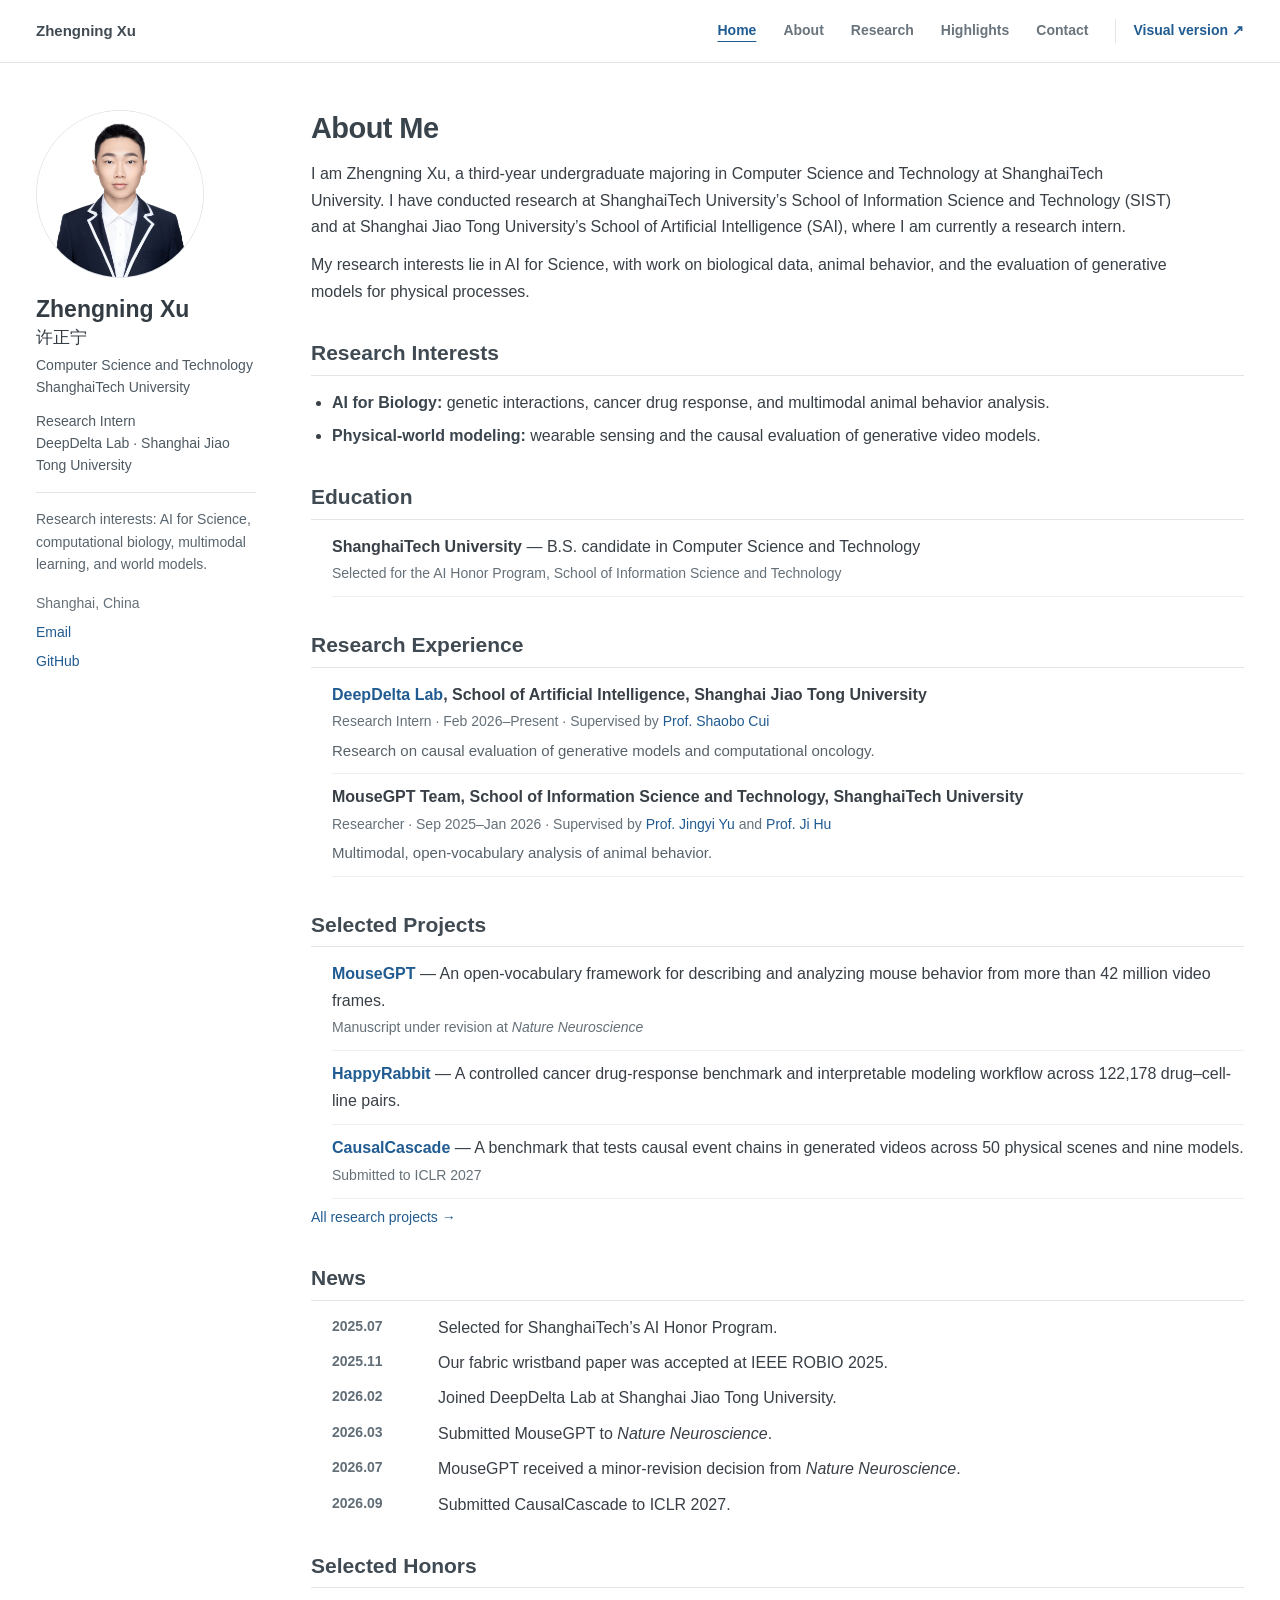
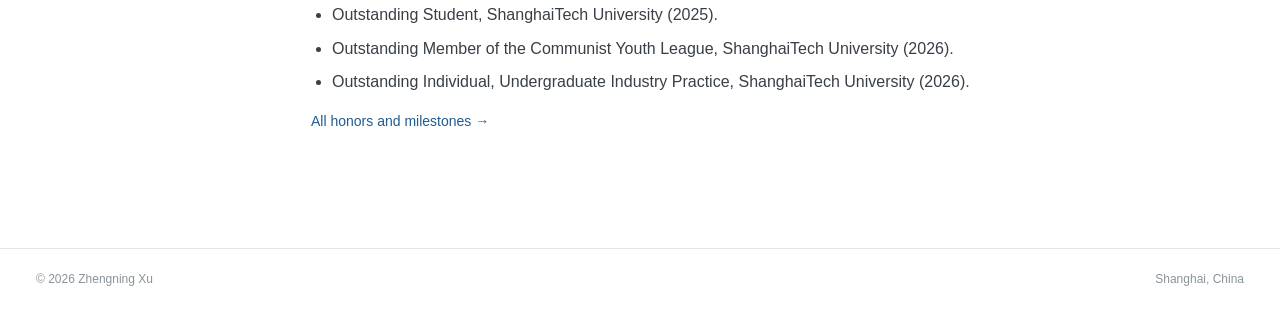
==== commit 9ac3971f: "Publish both academic and visual homepage versions" ====
--- a/index.html
+++ b/index.html
@@ -12,7 +12,7 @@
   <title>Zhengning Xu · Academic Homepage</title>
   <link rel="canonical" href="https://owenxush.github.io/">
   <link rel="icon" href="favicon.svg" type="image/svg+xml">
-  <link rel="stylesheet" href="styles.css?v=18">
+  <link rel="stylesheet" href="styles.css?v=19">
 </head>
 <body class="home-page">
   <a class="skip-link" href="#main">Skip to content</a>
@@ -25,6 +25,7 @@
         <a href="research.html">Research</a>
         <a href="highlights.html">Highlights</a>
         <a href="contact.html">Contact</a>
+              <a class="view-switch" href="visual/index.html" aria-label="Open the visual version of this page">Visual version ↗</a>
       </nav>
     </div>
   </header>
--- a/styles.css
+++ b/styles.css
@@ -26,6 +26,7 @@
 .site-nav { display: flex; align-items: center; flex-wrap: wrap; gap: 27px; }
 .site-nav a { color: #69747d; font-size: 14px; font-weight: 600; white-space: nowrap; }
 .site-nav a:hover, .site-nav a[aria-current="page"] { color: var(--link); }
+.site-nav .view-switch { padding-left: 17px; border-left: 1px solid var(--line); color: var(--link); }
 .site-nav a[aria-current="page"] { text-decoration: underline; text-underline-offset: 6px; }
 
 .page-frame { display: grid; grid-template-columns: 220px minmax(0, 1fr); align-items: start; gap: 55px; padding-block: 47px 80px; }
@@ -121,6 +122,7 @@
   .header-inner { align-items: flex-start; flex-direction: column; gap: 7px; padding: 10px 0; }
   .site-nav { gap: 14px; }
   .site-nav a { font-size: 13px; }
+  .site-nav .view-switch { padding-left: 0; border-left: 0; }
   .page-frame { display: block; padding-block: 25px 55px; }
   .profile-sidebar { position: static; display: grid; grid-template-columns: 92px minmax(0, 1fr); column-gap: 17px; margin-bottom: 28px; padding-bottom: 22px; border-bottom: 1px solid var(--line); }
   .profile-photo { grid-row: span 4; width: 92px; height: 92px; margin: 0; }
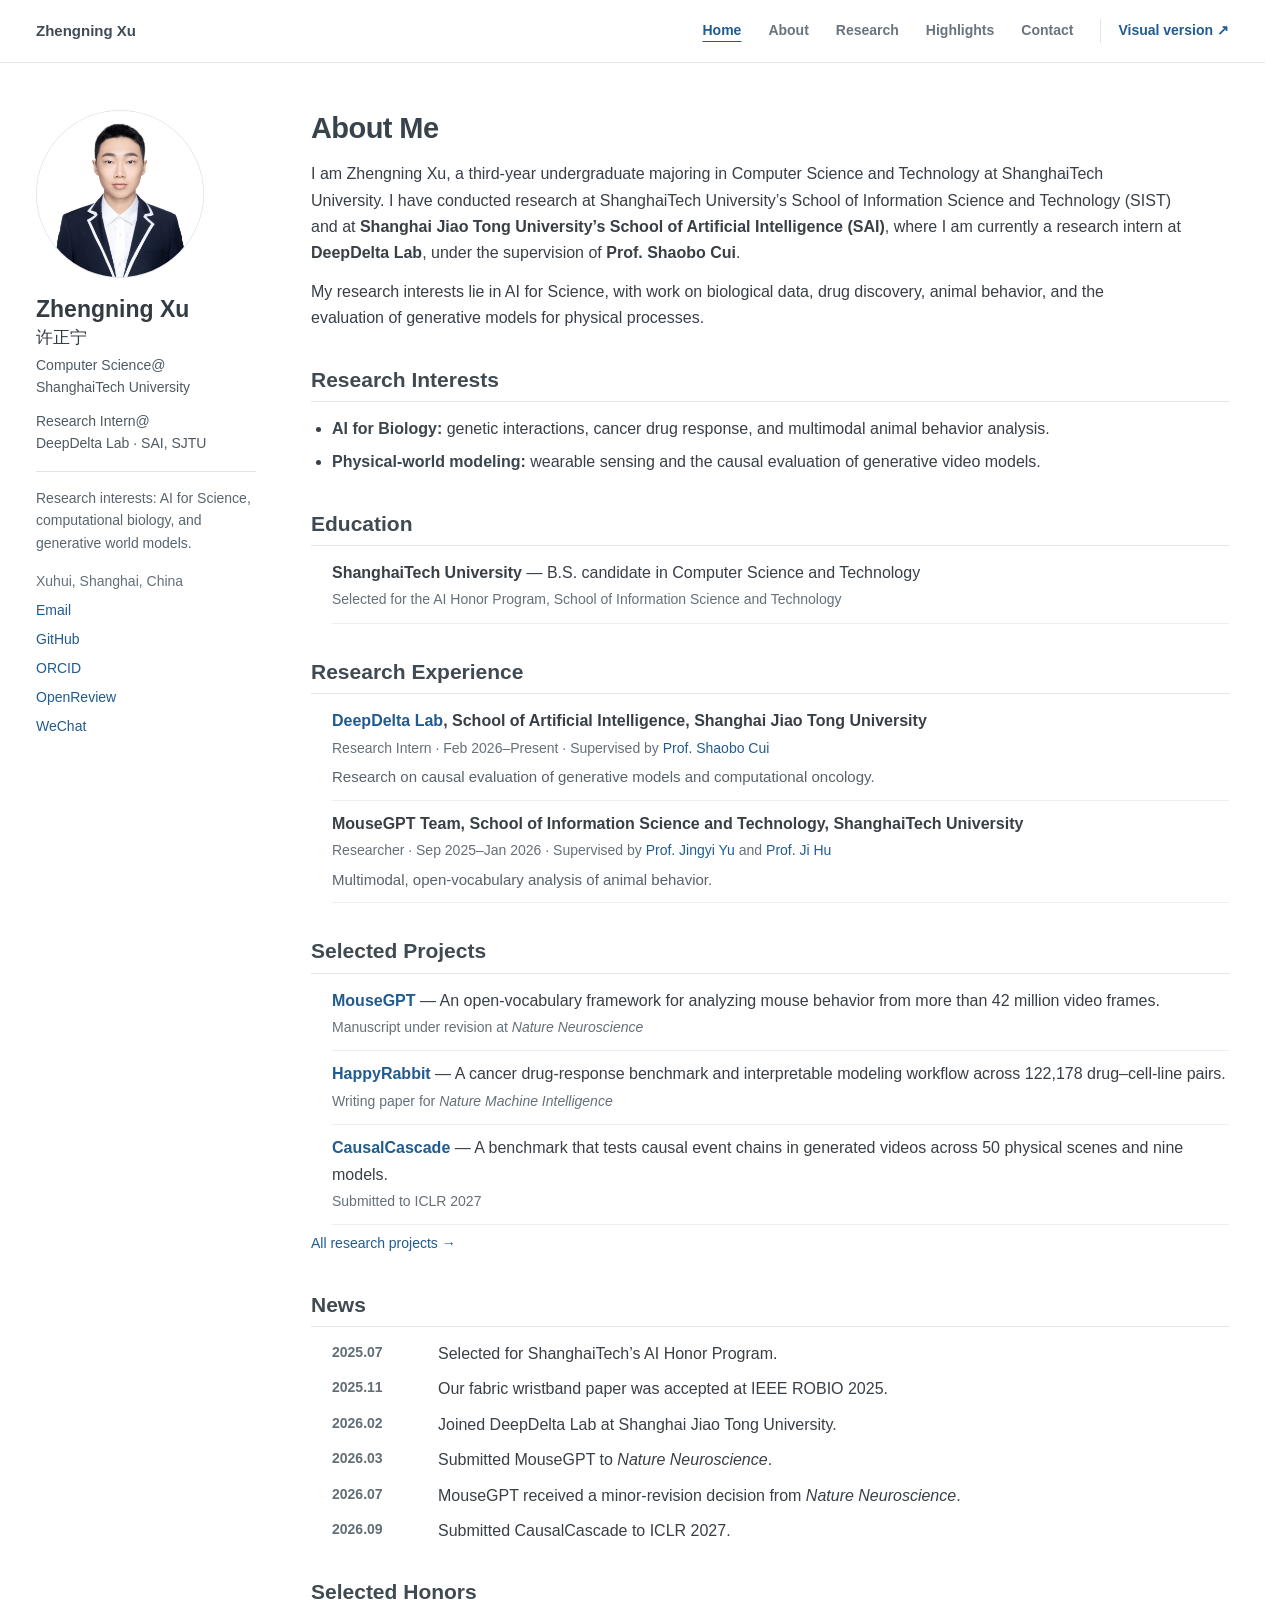
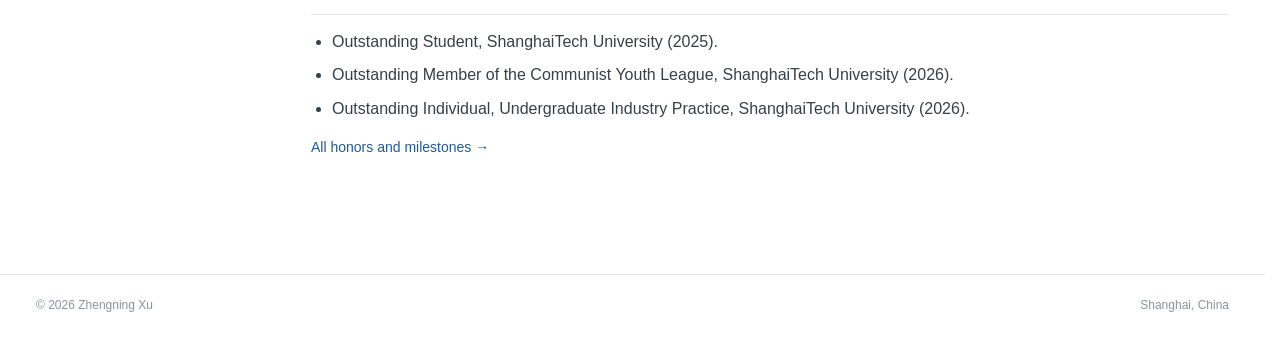
==== commit 840ea5f1: "Update contact profiles and publish latest homepage edits" ====
--- a/index.html
+++ b/index.html
@@ -12,7 +12,7 @@
   <title>Zhengning Xu · Academic Homepage</title>
   <link rel="canonical" href="https://owenxush.github.io/">
   <link rel="icon" href="favicon.svg" type="image/svg+xml">
-  <link rel="stylesheet" href="styles.css?v=19">
+  <link rel="stylesheet" href="styles.css?v=22">
 </head>
 <body class="home-page">
   <a class="skip-link" href="#main">Skip to content</a>
@@ -33,20 +33,23 @@
   <aside class="profile-sidebar" aria-label="Profile">
     <a class="profile-photo" href="index.html" aria-label="Zhengning Xu, home"><img src="assets/zhengning-xu.jpg" width="168" height="168" alt="Portrait of Zhengning Xu"></a>
     <p class="profile-name">Zhengning Xu <span>许正宁</span></p>
-    <p class="profile-affiliation">Computer Science and Technology<br>ShanghaiTech University</p>
-    <p class="profile-affiliation">Research Intern<br>DeepDelta Lab · Shanghai Jiao Tong University</p>
-    <p class="profile-focus">Research interests: AI for Science, computational biology, multimodal learning, and world models.</p>
+    <p class="profile-affiliation">Computer Science@<br>ShanghaiTech University</p>
+    <p class="profile-affiliation">Research Intern@<br>DeepDelta Lab · SAI, SJTU</p>
+    <p class="profile-focus">Research interests: AI for Science, computational biology, and generative world models.</p>
     <ul class="profile-links">
-      <li class="location">Shanghai, China</li>
+      <li class="location">Xuhui, Shanghai, China</li>
       <li><a href="mailto:xuzhn2024@shanghaitech.edu.cn">Email</a></li>
       <li><a href="https://github.com/OwenxuSH">GitHub</a></li>
+      <li><a href="https://orcid.org/0009-0003-8633-6559">ORCID</a></li>
+      <li><a href="https://openreview.net/profile?id=%7EZhengning_Xu1">OpenReview</a></li>
+      <li><a href="contact.html#wechat">WeChat</a></li>
     </ul>
   </aside>
   <main id="main" class="page-main">
     <section class="academic-section intro-section" aria-labelledby="home-title">
       <h1 id="home-title">About Me</h1>
-      <p>I am Zhengning Xu, a third-year undergraduate majoring in Computer Science and Technology at ShanghaiTech University. I have conducted research at ShanghaiTech University’s School of Information Science and Technology (SIST) and at Shanghai Jiao Tong University’s School of Artificial Intelligence (SAI), where I am currently a research intern.</p>
-      <p>My research interests lie in AI for Science, with work on biological data, animal behavior, and the evaluation of generative models for physical processes.</p>
+      <p>I am Zhengning Xu, a third-year undergraduate majoring in Computer Science and Technology at ShanghaiTech University. I have conducted research at ShanghaiTech University’s School of Information Science and Technology (SIST) and at <strong>Shanghai Jiao Tong University’s School of Artificial Intelligence (SAI)</strong>, where I am currently a research intern at <strong>DeepDelta Lab</strong>, under the supervision of <strong>Prof. Shaobo Cui</strong>.</p>
+      <p>My research interests lie in AI for Science, with work on biological data, drug discovery, animal behavior, and the evaluation of generative models for physical processes.</p>
     </section>
 
     <section class="academic-section" aria-labelledby="interests-title">
@@ -73,8 +76,8 @@
     <section class="academic-section" aria-labelledby="projects-title">
       <h2 id="projects-title">Selected Projects</h2>
       <ul class="entry-list">
-        <li><span class="entry-title"><a href="research.html#mousegpt">MouseGPT</a></span> — An open-vocabulary framework for describing and analyzing mouse behavior from more than 42 million video frames.<br><span class="entry-meta">Manuscript under revision at <em>Nature Neuroscience</em></span></li>
-        <li><span class="entry-title"><a href="research.html#happyrabbit">HappyRabbit</a></span> — A controlled cancer drug-response benchmark and interpretable modeling workflow across 122,178 drug–cell-line pairs.</li>
+        <li><span class="entry-title"><a href="research.html#mousegpt">MouseGPT</a></span> — An open-vocabulary framework for analyzing mouse behavior from more than 42 million video frames.<br><span class="entry-meta">Manuscript under revision at <em>Nature Neuroscience</em></span></li>
+        <li><span class="entry-title"><a href="research.html#happyrabbit">HappyRabbit</a></span> — A cancer drug-response benchmark and interpretable modeling workflow across 122,178 drug–cell-line pairs.<br><span class="entry-meta">Writing paper for <em>Nature Machine Intelligence</em></span></li>
         <li><span class="entry-title"><a href="research.html#causalcascade">CausalCascade</a></span> — A benchmark that tests causal event chains in generated videos across 50 physical scenes and nine models.<br><span class="entry-meta">Submitted to ICLR 2027</span></li>
       </ul>
       <a class="section-more" href="research.html">All research projects →</a>
--- a/styles.css
+++ b/styles.css
@@ -8,7 +8,7 @@
 }
 
 * { box-sizing: border-box; }
-html { scroll-behavior: smooth; scroll-padding-top: 82px; }
+html { scroll-behavior: smooth; scroll-padding-top: 82px; scrollbar-gutter: stable; }
 body { margin: 0; background: var(--paper); color: var(--ink); font: 16px/1.65 -apple-system, BlinkMacSystemFont, "Segoe UI", Arial, sans-serif; -webkit-font-smoothing: antialiased; }
 img { max-width: 100%; }
 a { color: var(--link); text-decoration: none; }
@@ -65,6 +65,7 @@
 .page-intro { margin: 0 0 30px; padding: 0 0 12px; border-bottom: 1px solid var(--line); }
 .page-intro h1 { margin-bottom: 9px; }
 .page-intro > p { max-width: 850px; margin: 0 0 8px; color: #606b73; }
+.research-intro > p { max-width: none; }
 .section-kicker { display: none; }
 .about-bilingual { margin-bottom: 18px; }
 .about-bilingual > p:first-child { margin-bottom: 4px; }
@@ -108,6 +109,8 @@
 .contact-section h2 { margin-bottom: 10px; }
 .contact-section p { margin-bottom: 8px; }
 .contact-link { font-weight: 600; overflow-wrap: anywhere; }
+.wechat-qr-link { display: inline-block; max-width: 100%; }
+.wechat-qr { display: block; width: min(100%, 360px); height: auto; }
 .site-footer { border-top: 1px solid var(--line); }
 .footer-inner { min-height: 62px; display: flex; align-items: center; justify-content: space-between; gap: 15px; color: #8a949b; font-size: 12px; }
 
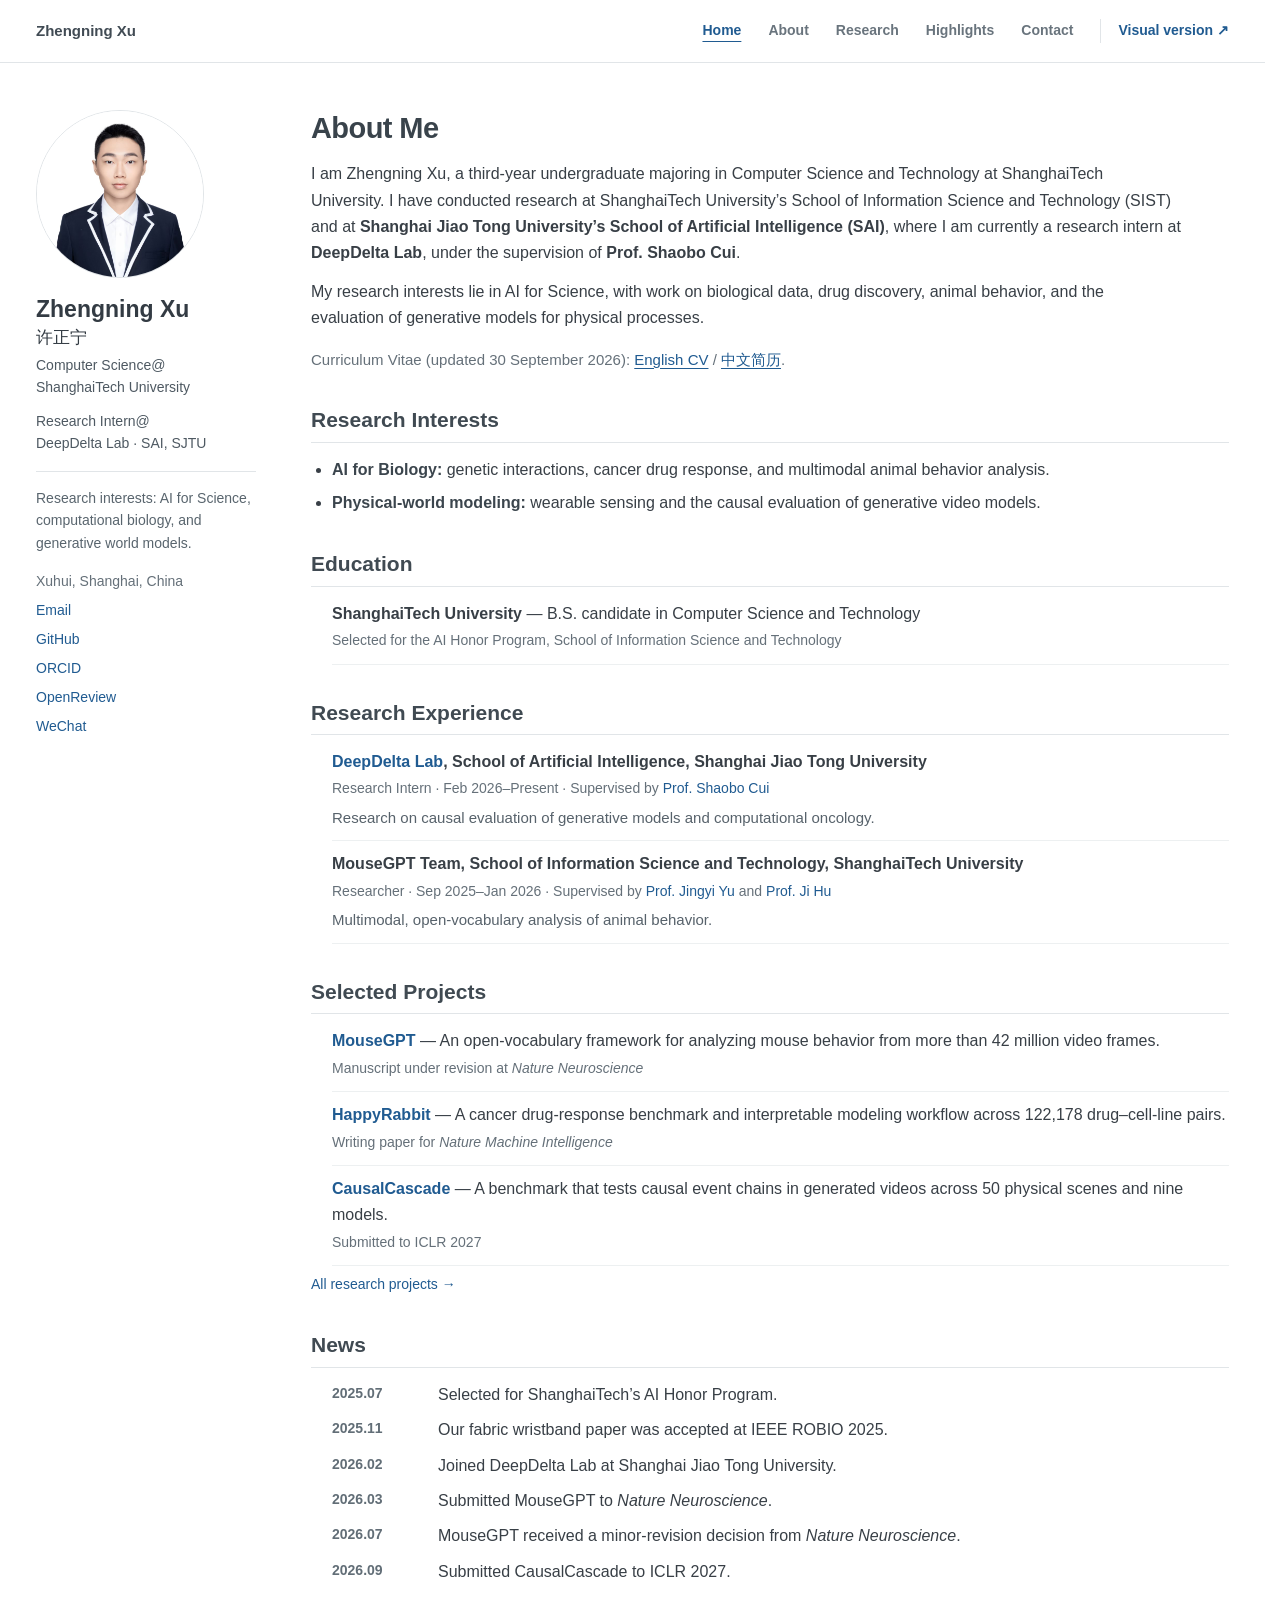
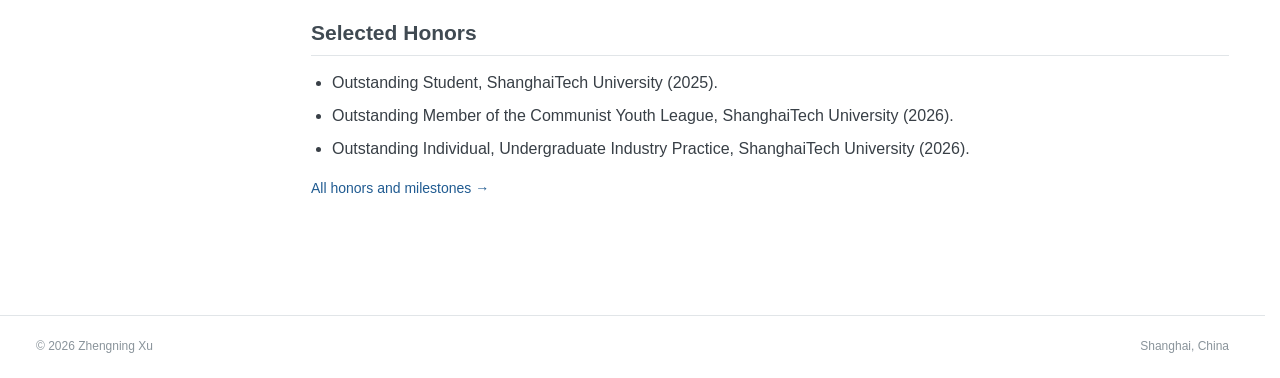
==== commit bf58ea99: "Add bilingual CV links to both homepages" ====
--- a/index.html
+++ b/index.html
@@ -12,7 +12,7 @@
   <title>Zhengning Xu · Academic Homepage</title>
   <link rel="canonical" href="https://owenxush.github.io/">
   <link rel="icon" href="favicon.svg" type="image/svg+xml">
-  <link rel="stylesheet" href="styles.css?v=22">
+  <link rel="stylesheet" href="styles.css?v=23">
 </head>
 <body class="home-page">
   <a class="skip-link" href="#main">Skip to content</a>
@@ -50,6 +50,7 @@
       <h1 id="home-title">About Me</h1>
       <p>I am Zhengning Xu, a third-year undergraduate majoring in Computer Science and Technology at ShanghaiTech University. I have conducted research at ShanghaiTech University’s School of Information Science and Technology (SIST) and at <strong>Shanghai Jiao Tong University’s School of Artificial Intelligence (SAI)</strong>, where I am currently a research intern at <strong>DeepDelta Lab</strong>, under the supervision of <strong>Prof. Shaobo Cui</strong>.</p>
       <p>My research interests lie in AI for Science, with work on biological data, drug discovery, animal behavior, and the evaluation of generative models for physical processes.</p>
+      <p class="cv-links">Curriculum Vitae (updated <time datetime="2026-09-30">30 September 2026</time>): <a href="files/cv_en.pdf">English CV</a> / <a href="files/cv_cn.pdf" lang="zh-CN">中文简历</a>.</p>
     </section>
 
     <section class="academic-section" aria-labelledby="interests-title">
--- a/styles.css
+++ b/styles.css
@@ -50,6 +50,8 @@
 .academic-section ul { margin: 0; padding-left: 21px; }
 .academic-section li { margin-bottom: 7px; }
 .intro-section p { max-width: 870px; }
+.intro-section .cv-links { margin-top: 16px; color: var(--muted); font-size: 15px; }
+.intro-section .cv-links a { text-decoration: underline; text-underline-offset: 3px; }
 .fact-list strong { color: #3b454d; }
 .entry-list { margin: 0; padding: 0; list-style: none; }
 .entry-list li { margin: 0; padding: 10px 0; border-bottom: 1px solid #edf0f1; }
